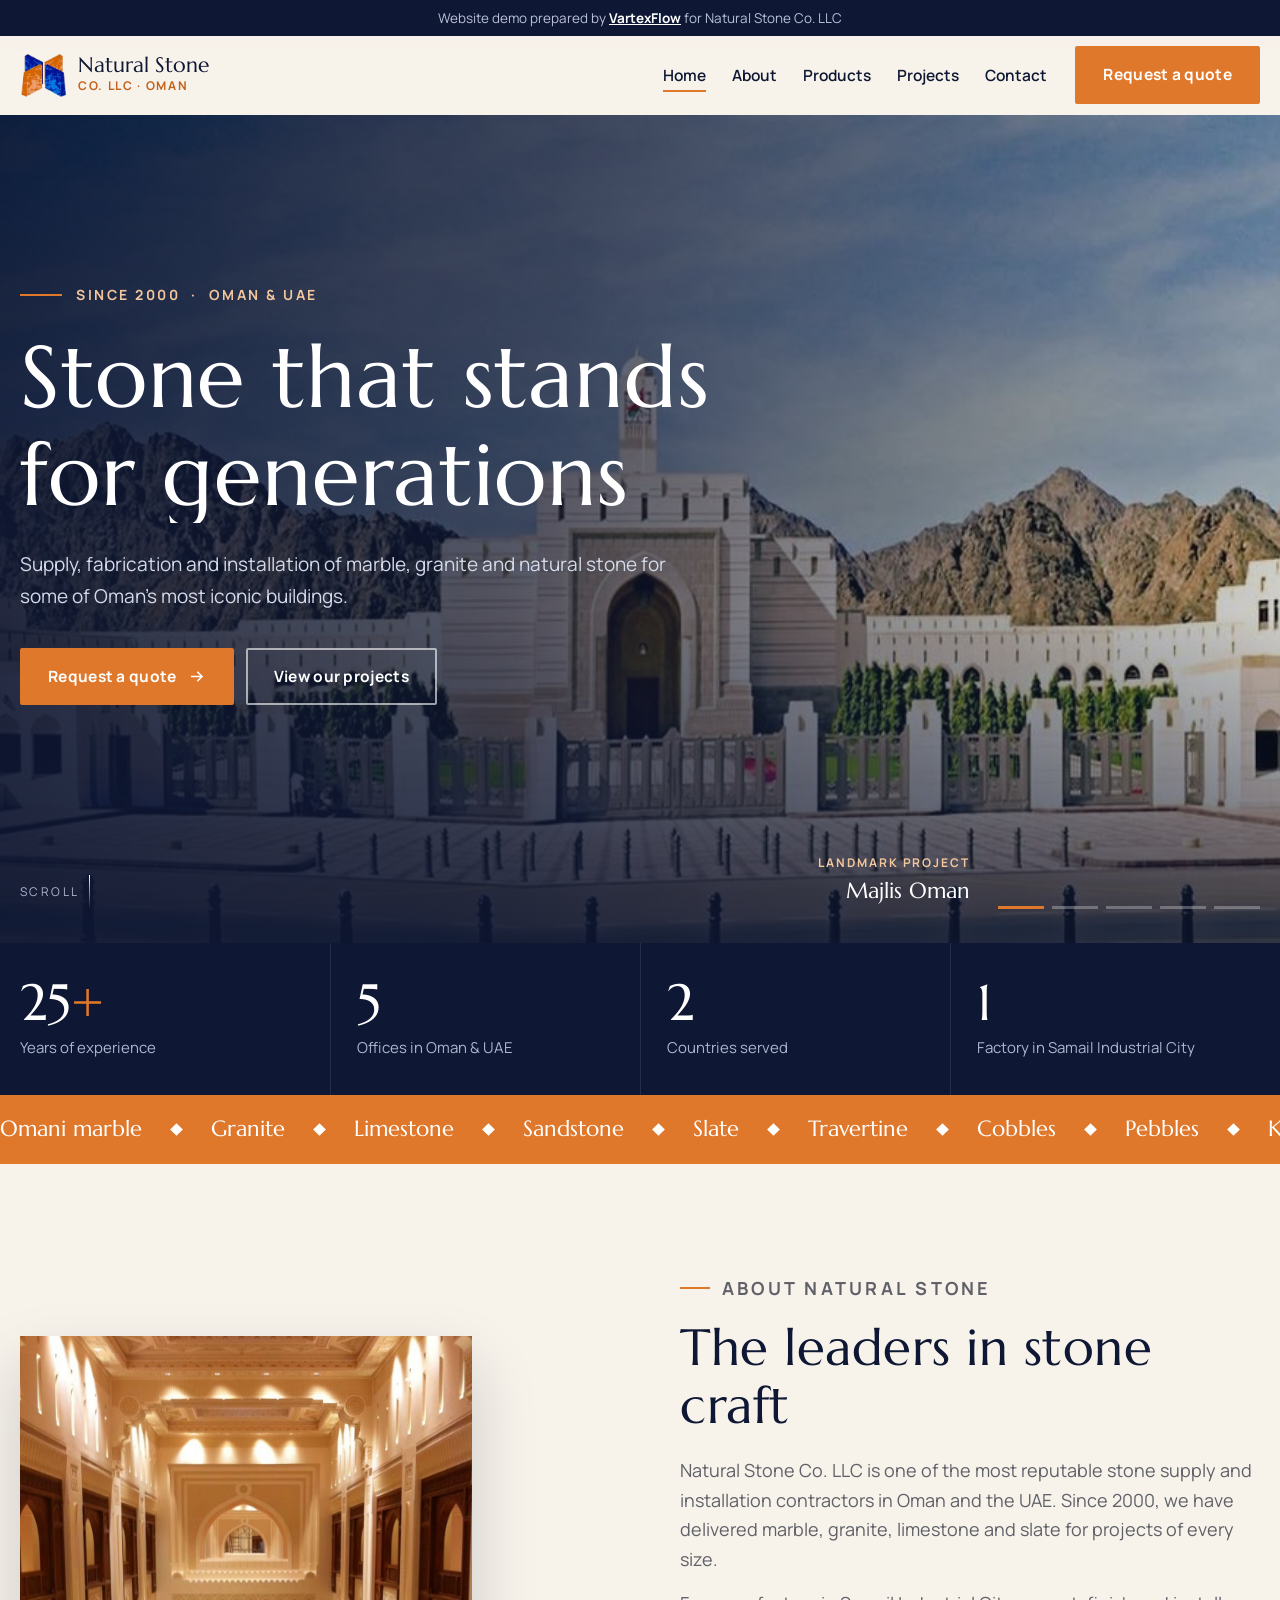
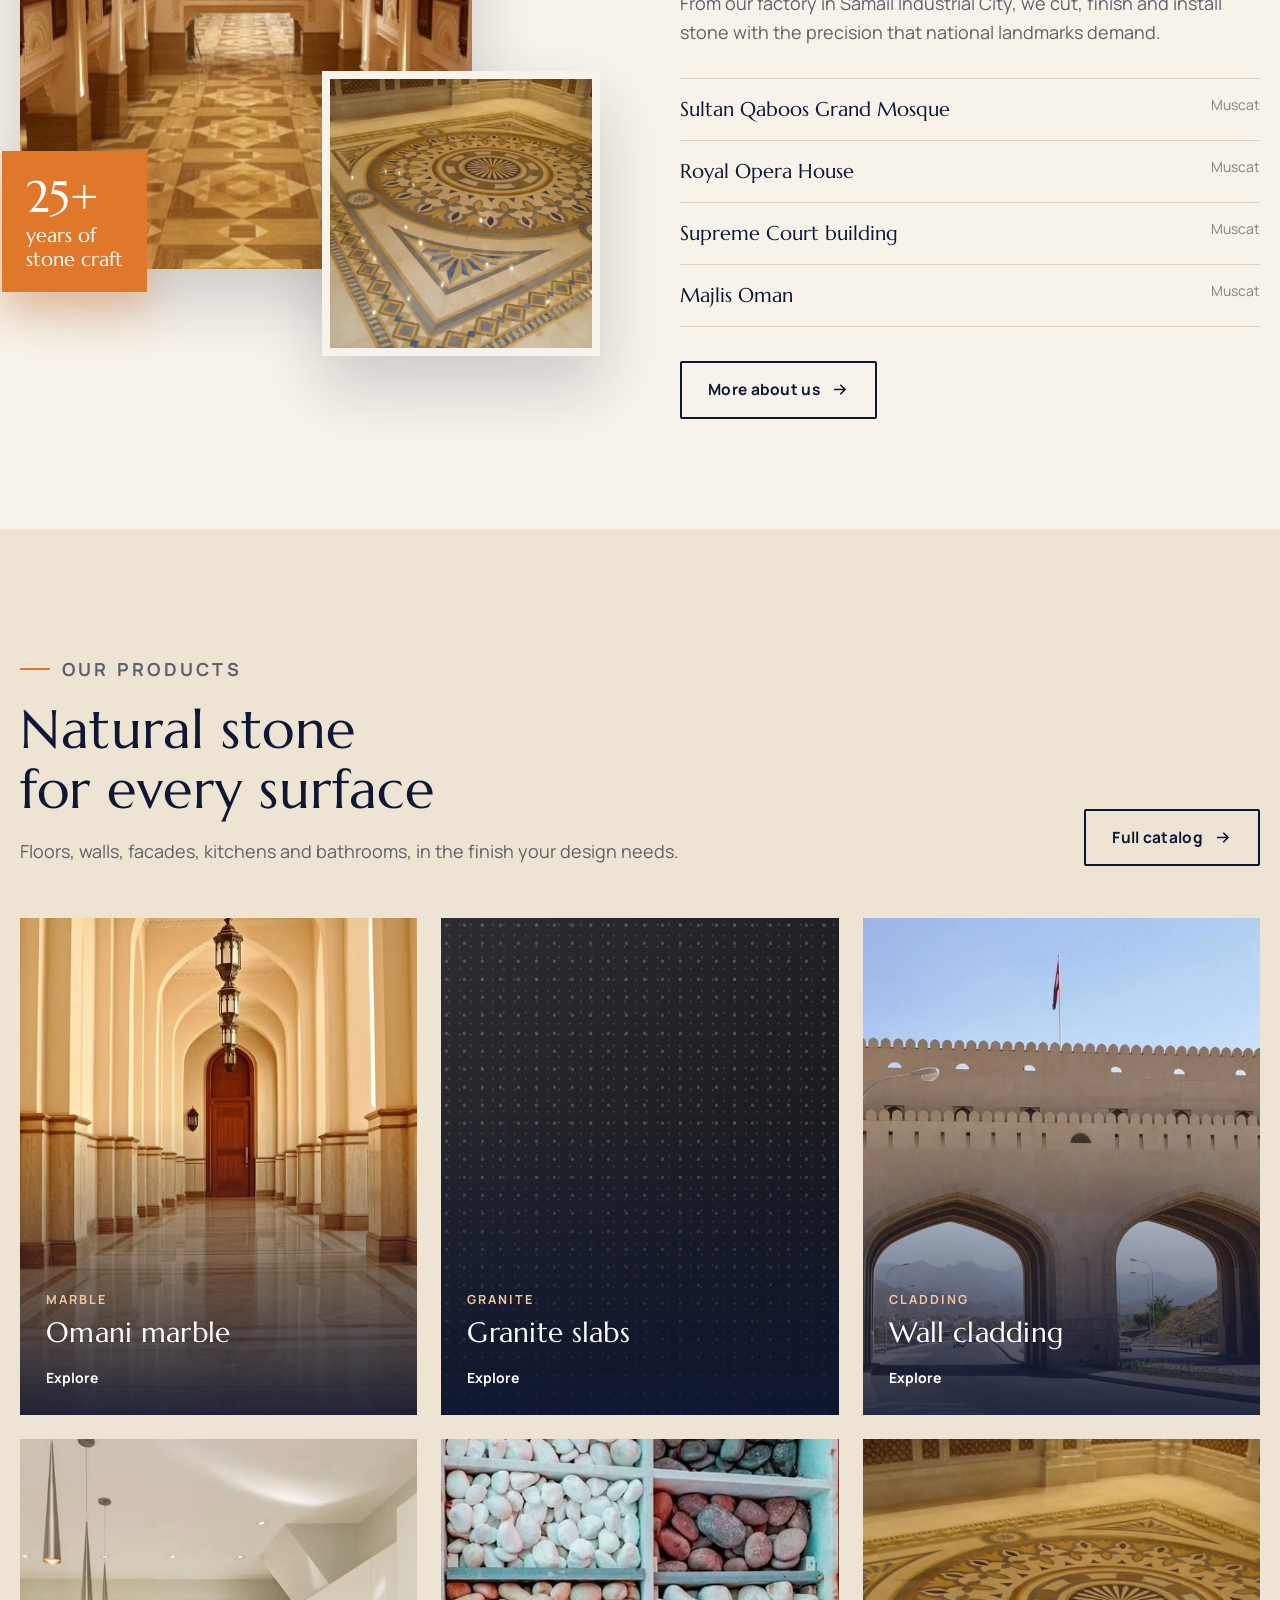
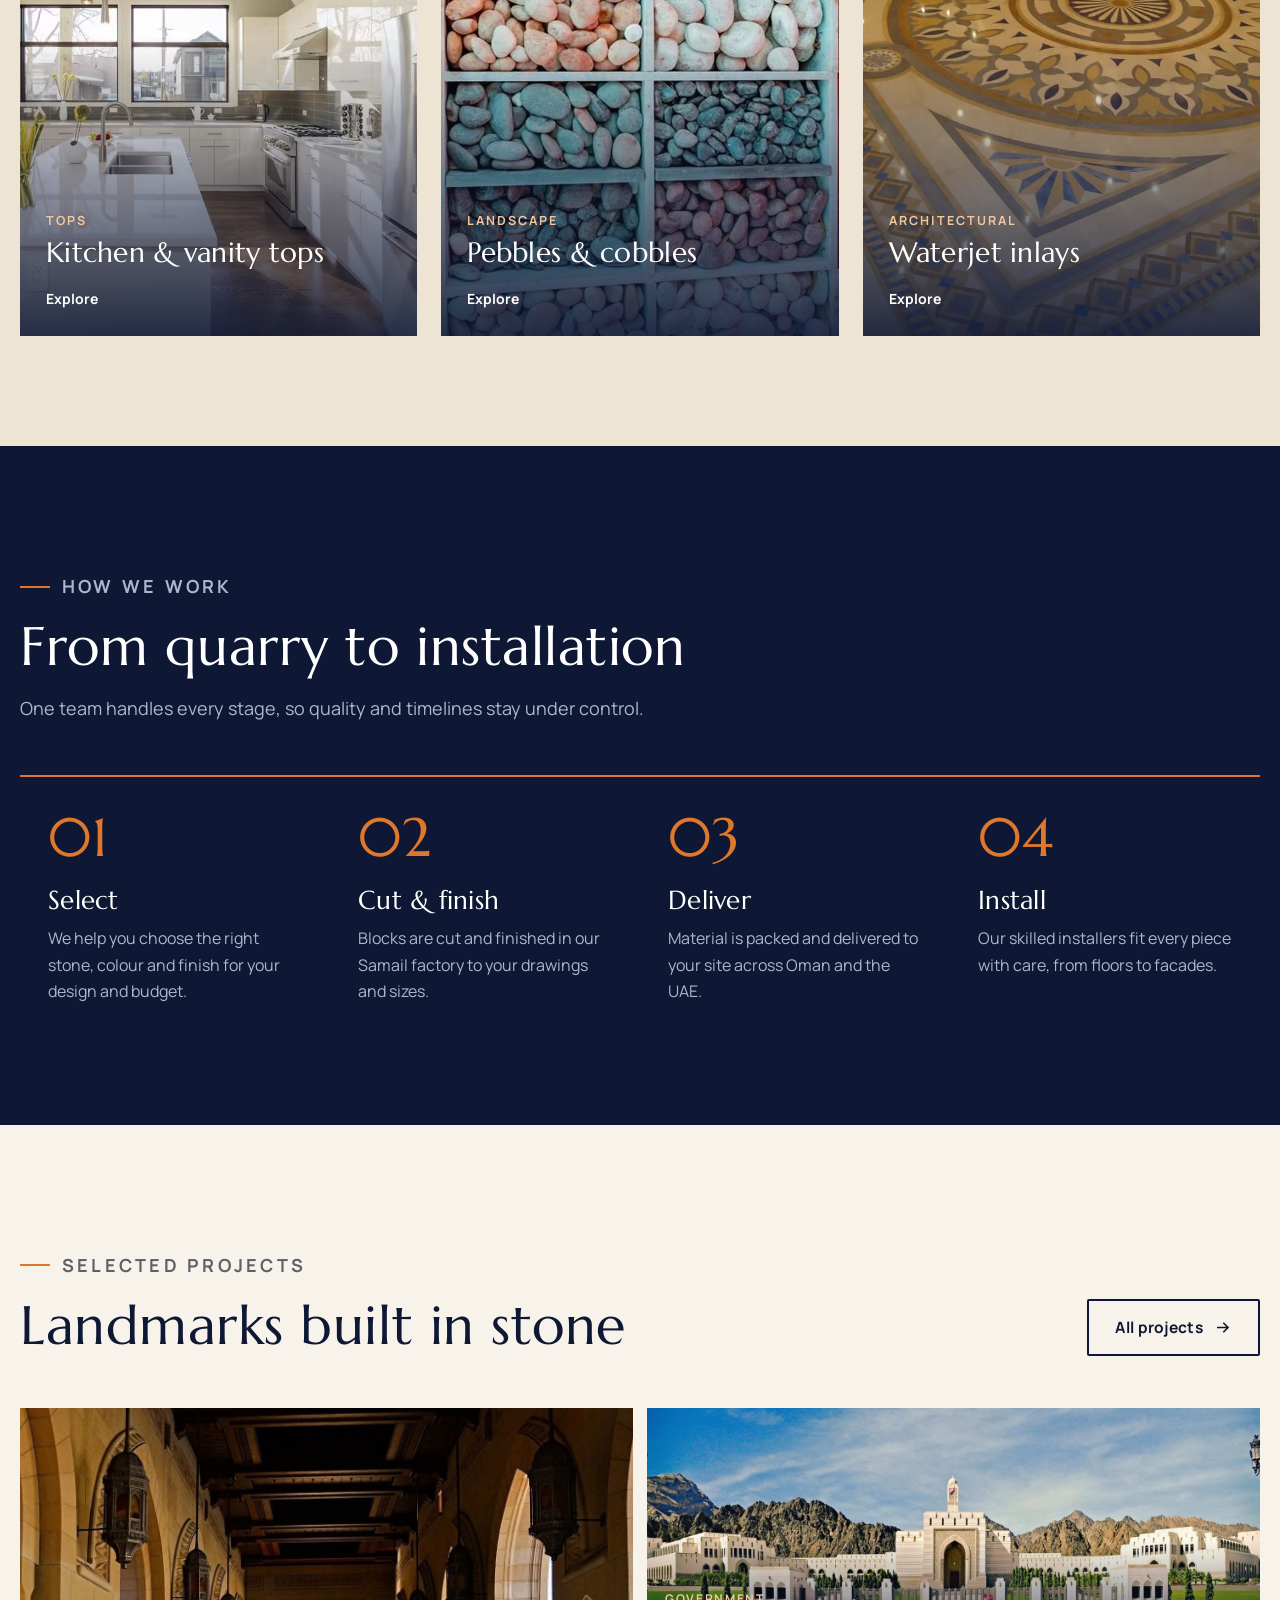
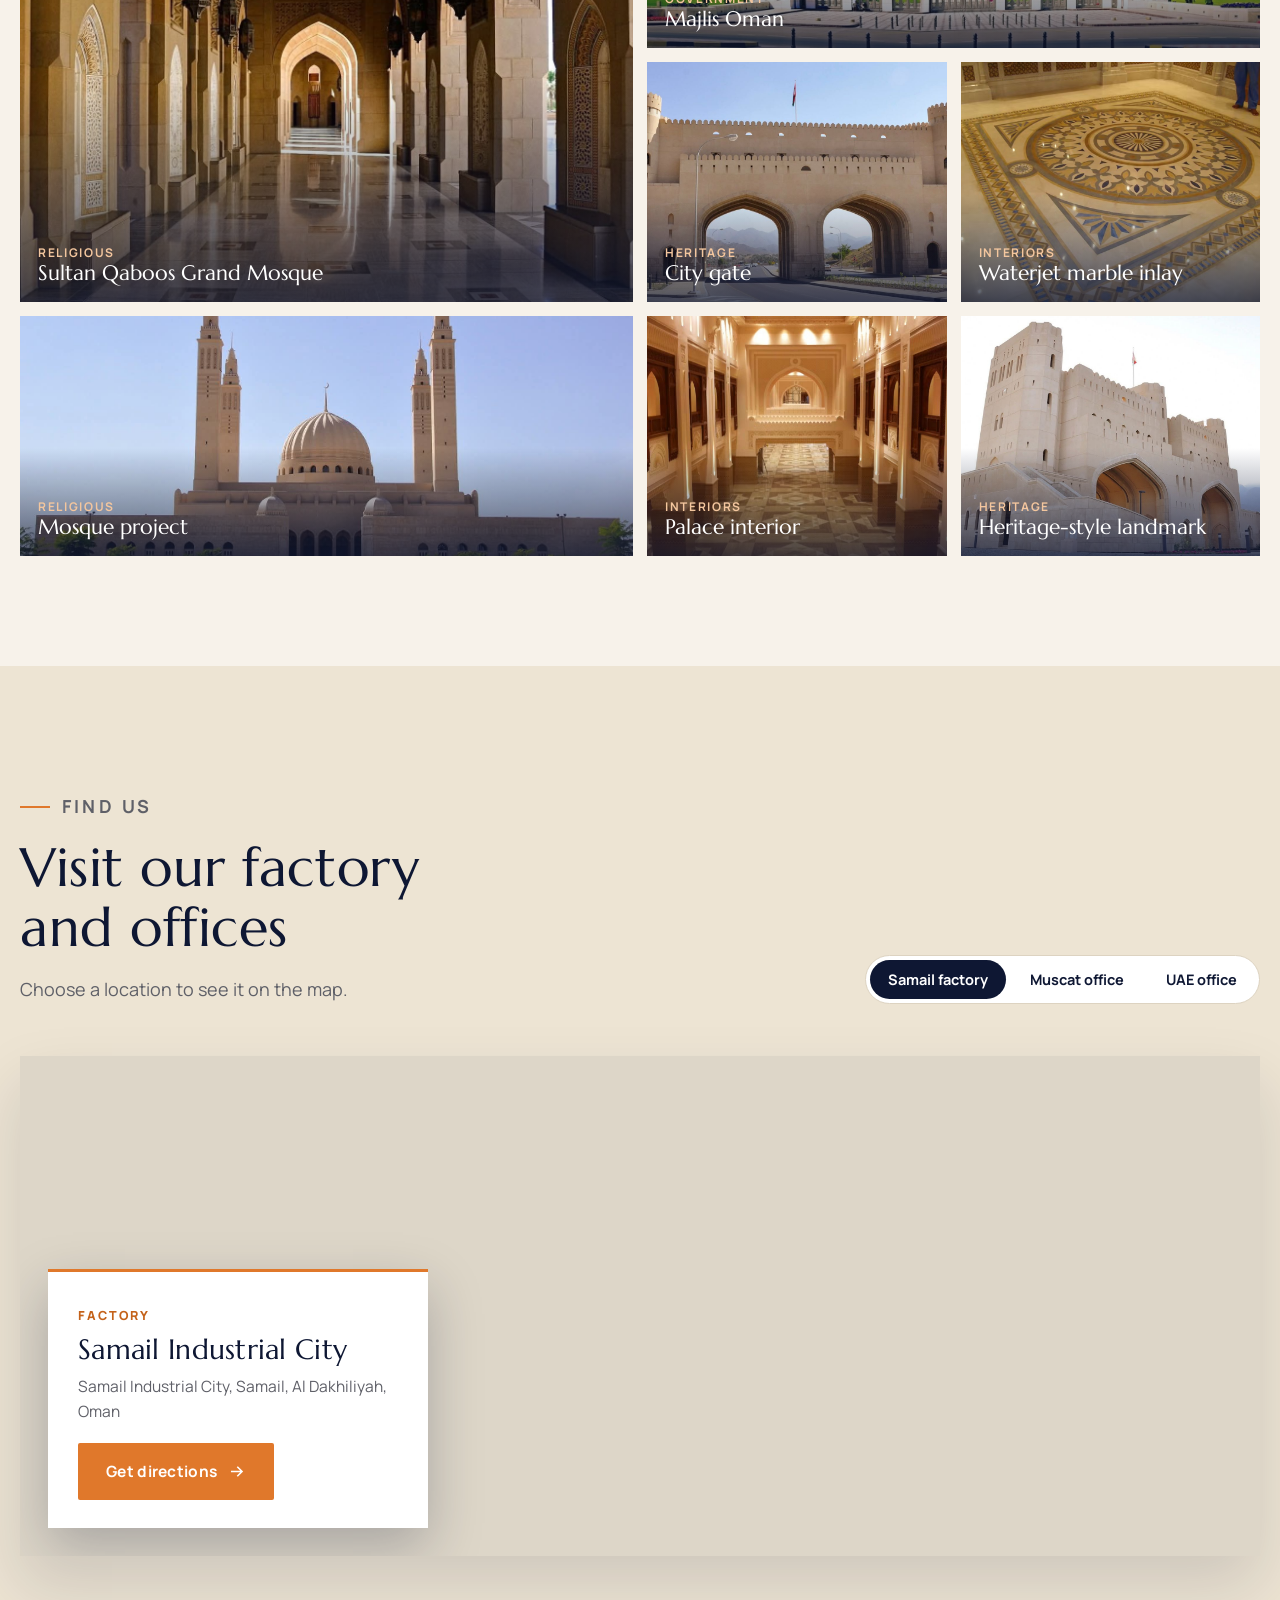
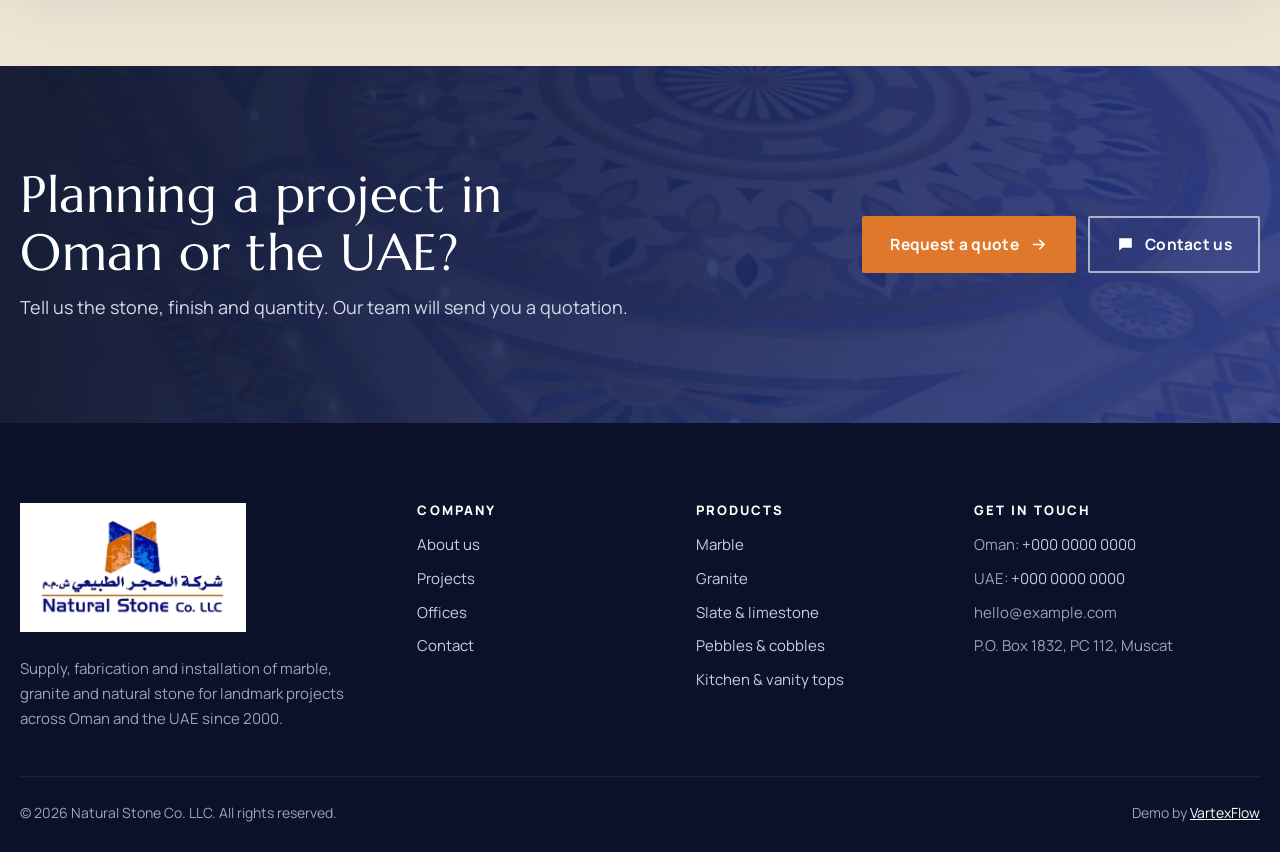
==== index.html @ 7d24bfed "Portfolio concept website Co-Authored-By: Claude Opus 5.5 <noreply@anthropic.com>" ====
<!DOCTYPE html>
<html lang="en">
<head>
<meta charset="utf-8">
<meta name="viewport" content="width=device-width, initial-scale=1, viewport-fit=cover">
<meta name="robots" content="noindex, nofollow">
<meta name="theme-color" content="#0E1733">
<title>Natural Stone Co. LLC | Marble, Granite &amp; Natural Stone in Oman and UAE</title>
<meta name="description" content="Natural Stone Co. LLC supplies, fabricates and installs Omani marble, granite, limestone, slate and pebbles for landmark projects in Oman and the UAE since 2000.">
<link rel="icon" href="assets/img/logo-mark.png">
<link rel="preconnect" href="https://fonts.googleapis.com">
<link rel="preconnect" href="https://fonts.gstatic.com" crossorigin>
<link href="https://fonts.googleapis.com/css2?family=Marcellus&family=Manrope:wght@400;500;600;700;800&display=swap" rel="stylesheet">
<link rel="stylesheet" href="assets/css/style.css">
</head>
<body>
<div class="demo">Website demo prepared by <a href="https://www.vartexflow.com" target="_blank" rel="noopener">VartexFlow</a> for Natural Stone Co. LLC</div>
<header class="site-header">
  <div class="wrap nav">
    <a class="brand" href="index.html" aria-label="Natural Stone Co. LLC home">
      <img src="assets/img/logo-mark.png" alt="" width="46" height="46">
      <span><b>Natural Stone</b><small>CO. LLC &middot; OMAN</small></span>
    </a>
    <button class="menu-btn" type="button" aria-expanded="false" aria-controls="links" aria-label="Menu">
      <svg viewBox="0 0 24 24" fill="none" stroke="currentColor" stroke-width="2" aria-hidden="true"><path d="M3 6h18M3 12h18M3 18h18"/></svg>
    </button>
    <ul class="links" id="links">
      <li><a href="index.html" aria-current="page">Home</a></li>
      <li><a href="about.html">About</a></li>
      <li><a href="products.html">Products</a></li>
      <li><a href="projects.html">Projects</a></li>
      <li><a href="contact.html">Contact</a></li>
      <li class="m-cta"><a class="btn btn-orange" href="contact.html#quote">Request a quote</a></li>
    </ul>
    <a class="btn btn-orange" href="contact.html#quote">Request a quote</a>
  </div>
</header>
<main>
<section class="hero">
  <div class="slides"><div class="slide" data-title="Majlis Oman" data-kind="LANDMARK PROJECT"><img src="assets/img/majlis-oman.jpg" alt=""></div><div class="slide" data-title="Sultan Qaboos Grand Mosque" data-kind="LANDMARK PROJECT"><img src="assets/img/grand-mosque.jpg" alt="" loading="lazy"></div><div class="slide" data-title="City gate" data-kind="HERITAGE"><img src="assets/img/city-gate.jpg" alt="" loading="lazy"></div><div class="slide" data-title="Mosque project" data-kind="RELIGIOUS"><img src="assets/img/mosque.jpg" alt="" loading="lazy"></div><div class="slide" data-title="Heritage-style landmark" data-kind="HERITAGE"><img src="assets/img/heritage-building.jpg" alt="" loading="lazy"></div></div>
  <div class="wrap">
    <p class="eyebrow-line">SINCE 2000 &nbsp;&middot;&nbsp; OMAN &amp; UAE</p>
    <h1><span><i>Stone that stands</i></span><span><i>for generations</i></span></h1>
    <p class="lede">Supply, fabrication and installation of marble, granite and natural stone for some of Oman's most iconic buildings.</p>
    <div class="actions">
      <a class="btn btn-orange" href="contact.html#quote">Request a quote <svg class="arrow" viewBox="0 0 24 24" fill="none" stroke="currentColor" stroke-width="2" aria-hidden="true"><path d="M5 12h14M13 6l6 6-6 6"/></svg></a>
      <a class="btn btn-ghost" href="projects.html">View our projects</a>
    </div>
  </div>
  <div class="scroll-cue">SCROLL</div>
  <div class="slide-info"><div class="slide-cap"><small></small><b></b></div><div class="bars" role="group" aria-label="Choose slide"></div></div>
</section>

<section class="stats" aria-label="Company facts">
  <div class="wrap"><ul>
    <li><b data-count="25" data-suffix="+">25<em>+</em></b><span>Years of experience</span></li>
    <li><b data-count="5" data-suffix="">5<em></em></b><span>Offices in Oman &amp; UAE</span></li>
    <li><b data-count="2" data-suffix="">2<em></em></b><span>Countries served</span></li>
    <li><b data-count="1" data-suffix="">1<em></em></b><span>Factory in Samail Industrial City</span></li>
  </ul></div>
</section>
<div class="marquee" aria-hidden="true"><ul><li>Omani marble</li><li>Granite</li><li>Limestone</li><li>Sandstone</li><li>Slate</li><li>Travertine</li><li>Cobbles</li><li>Pebbles</li><li>Kitchen tops</li><li>Wall cladding</li><li>Waterjet inlays</li></ul></div>

<section class="section">
  <div class="wrap intro">
    <div class="intro-media rv">
      <img class="a" src="assets/img/palace-interior.jpg" alt="Marble flooring in a palace interior" loading="lazy">
      <img class="b" src="assets/img/inlay.jpg" alt="Waterjet marble inlay medallion" loading="lazy">
      <div class="badge"><b>25+</b>years of<br>stone craft</div>
    </div>
    <div class="rv d1">
      <p class="kicker">ABOUT NATURAL STONE</p>
      <h2>The leaders in stone craft</h2>
      <p>Natural Stone Co. LLC is one of the most reputable stone supply and installation contractors in Oman and the UAE. Since 2000, we have delivered marble, granite, limestone and slate for projects of every size.</p>
      <p>From our factory in Samail Industrial City, we cut, finish and install stone with the precision that national landmarks demand.</p>
      <ul class="landmarks">
        <li>Sultan Qaboos Grand Mosque <span>Muscat</span></li>
        <li>Royal Opera House <span>Muscat</span></li>
        <li>Supreme Court building <span>Muscat</span></li>
        <li>Majlis Oman <span>Muscat</span></li>
      </ul>
      <a class="btn btn-ink" href="about.html">More about us <svg class="arrow" viewBox="0 0 24 24" fill="none" stroke="currentColor" stroke-width="2" aria-hidden="true"><path d="M5 12h14M13 6l6 6-6 6"/></svg></a>
    </div>
  </div>
</section>

<section class="section sand">
  <div class="wrap">
    <div class="head">
      <div><p class="kicker">OUR PRODUCTS</p><h2>Natural stone for every surface</h2><p>Floors, walls, facades, kitchens and bathrooms, in the finish your design needs.</p></div>
      <a class="btn btn-ink" href="products.html">Full catalog <svg class="arrow" viewBox="0 0 24 24" fill="none" stroke="currentColor" stroke-width="2" aria-hidden="true"><path d="M5 12h14M13 6l6 6-6 6"/></svg></a>
    </div>
    <div class="cards">
      <a class="card rv" href="products.html"><img src="assets/img/marble-corridor.jpg" alt="" loading="lazy"><span class="t"><small>MARBLE</small><h3>Omani marble</h3><p>Slabs and blocks of local marble, polished or honed, for floors and walls.</p><span class="more">Explore <svg class="arrow" viewBox="0 0 24 24" fill="none" stroke="currentColor" stroke-width="2" aria-hidden="true"><path d="M5 12h14M13 6l6 6-6 6"/></svg></span></span></a>
      <a class="card rv d1" href="products.html"><span class="swatch sw-black"></span><span class="t"><small>GRANITE</small><h3>Granite slabs</h3><p>Hard-wearing granite for heavy-traffic floors, stairs and exteriors.</p><span class="more">Explore <svg class="arrow" viewBox="0 0 24 24" fill="none" stroke="currentColor" stroke-width="2" aria-hidden="true"><path d="M5 12h14M13 6l6 6-6 6"/></svg></span></span></a>
      <a class="card rv d2" href="products.html"><img src="assets/img/city-gate.jpg" alt="" loading="lazy"><span class="t"><small>CLADDING</small><h3>Wall cladding</h3><p>Limestone and sandstone facades in traditional Omani style.</p><span class="more">Explore <svg class="arrow" viewBox="0 0 24 24" fill="none" stroke="currentColor" stroke-width="2" aria-hidden="true"><path d="M5 12h14M13 6l6 6-6 6"/></svg></span></span></a>
      <a class="card rv" href="products.html"><img src="assets/img/kitchen.jpg" alt="" loading="lazy"><span class="t"><small>TOPS</small><h3>Kitchen &amp; vanity tops</h3><p>Cut-to-size countertops and vanity tops, fabricated and installed.</p><span class="more">Explore <svg class="arrow" viewBox="0 0 24 24" fill="none" stroke="currentColor" stroke-width="2" aria-hidden="true"><path d="M5 12h14M13 6l6 6-6 6"/></svg></span></span></a>
      <a class="card rv d1" href="products.html"><img src="assets/img/pebbles.jpg" alt="" loading="lazy"><span class="t"><small>LANDSCAPE</small><h3>Pebbles &amp; cobbles</h3><p>Marble pebbles and granite cobbles for gardens and walkways.</p><span class="more">Explore <svg class="arrow" viewBox="0 0 24 24" fill="none" stroke="currentColor" stroke-width="2" aria-hidden="true"><path d="M5 12h14M13 6l6 6-6 6"/></svg></span></span></a>
      <a class="card rv d2" href="products.html"><img src="assets/img/inlay.jpg" alt="" loading="lazy"><span class="t"><small>ARCHITECTURAL</small><h3>Waterjet inlays</h3><p>Custom medallions and patterned floors cut with precision.</p><span class="more">Explore <svg class="arrow" viewBox="0 0 24 24" fill="none" stroke="currentColor" stroke-width="2" aria-hidden="true"><path d="M5 12h14M13 6l6 6-6 6"/></svg></span></span></a>
    </div>
  </div>
</section>

<section class="section dark">
  <div class="wrap">
    <div class="head"><div><p class="kicker">HOW WE WORK</p><h2>From quarry to installation</h2><p>One team handles every stage, so quality and timelines stay under control.</p></div></div>
    <ol class="steps">
      <li><h3>Select</h3><p>We help you choose the right stone, colour and finish for your design and budget.</p></li>
      <li><h3>Cut &amp; finish</h3><p>Blocks are cut and finished in our Samail factory to your drawings and sizes.</p></li>
      <li><h3>Deliver</h3><p>Material is packed and delivered to your site across Oman and the UAE.</p></li>
      <li><h3>Install</h3><p>Our skilled installers fit every piece with care, from floors to facades.</p></li>
    </ol>
  </div>
</section>

<section class="section">
  <div class="wrap">
    <div class="head">
      <div><p class="kicker">SELECTED PROJECTS</p><h2>Landmarks built in stone</h2></div>
      <a class="btn btn-ink" href="projects.html">All projects <svg class="arrow" viewBox="0 0 24 24" fill="none" stroke="currentColor" stroke-width="2" aria-hidden="true"><path d="M5 12h14M13 6l6 6-6 6"/></svg></a>
    </div>
    <div class="mosaic"><button type="button" class="tile w2 h2" data-cat="religious"><img src="assets/img/grand-mosque.jpg" alt="Sultan Qaboos Grand Mosque" loading="lazy"><span class="cap"><small>RELIGIOUS</small><b>Sultan Qaboos Grand Mosque</b></span></button><button type="button" class="tile w2" data-cat="government"><img src="assets/img/majlis-oman.jpg" alt="Majlis Oman" loading="lazy"><span class="cap"><small>GOVERNMENT</small><b>Majlis Oman</b></span></button><button type="button" class="tile " data-cat="heritage"><img src="assets/img/city-gate.jpg" alt="City gate" loading="lazy"><span class="cap"><small>HERITAGE</small><b>City gate</b></span></button><button type="button" class="tile " data-cat="interiors"><img src="assets/img/inlay.jpg" alt="Waterjet marble inlay" loading="lazy"><span class="cap"><small>INTERIORS</small><b>Waterjet marble inlay</b></span></button><button type="button" class="tile w2" data-cat="religious"><img src="assets/img/mosque.jpg" alt="Mosque project" loading="lazy"><span class="cap"><small>RELIGIOUS</small><b>Mosque project</b></span></button><button type="button" class="tile " data-cat="interiors"><img src="assets/img/palace-interior.jpg" alt="Palace interior" loading="lazy"><span class="cap"><small>INTERIORS</small><b>Palace interior</b></span></button><button type="button" class="tile " data-cat="heritage"><img src="assets/img/heritage-building.jpg" alt="Heritage-style landmark" loading="lazy"><span class="cap"><small>HERITAGE</small><b>Heritage-style landmark</b></span></button></div>
  </div>
</section>
<section class="section sand" id="location">
  <div class="wrap">
    <div class="head">
      <div><p class="kicker">FIND US</p><h2>Visit our factory and offices</h2><p>Choose a location to see it on the map.</p></div>
      <div class="map-tabs" role="tablist" aria-label="Locations">
        <button type="button" role="tab" aria-selected="true" data-loc="factory">Samail factory</button>
        <button type="button" role="tab" aria-selected="false" data-loc="muscat">Muscat office</button>
        <button type="button" role="tab" aria-selected="false" data-loc="uae">UAE office</button>
      </div>
    </div>
    <div class="map-wrap">
      <iframe id="map-frame" title="Natural Stone Co. LLC on Google Maps" loading="lazy" referrerpolicy="no-referrer-when-downgrade" allowfullscreen
        src="https://maps.google.com/maps?q=Natural+Stone+Co+LLC+Samail+Industrial+City+Oman&amp;z=14&amp;output=embed"></iframe>
      <div class="map-card">
        <small id="map-kind">FACTORY</small>
        <h3 id="map-title">Samail Industrial City</h3>
        <p id="map-addr">Samail Industrial City, Samail, Al Dakhiliyah, Oman</p>
        <a class="btn btn-orange" id="map-dir" href="https://www.google.com/maps/search/?api=1&amp;query=Natural+Stone+Co+LLC+Samail+Industrial+City+Oman" target="_blank" rel="noopener">Get directions <svg class="arrow" viewBox="0 0 24 24" fill="none" stroke="currentColor" stroke-width="2" aria-hidden="true"><path d="M5 12h14M13 6l6 6-6 6"/></svg></a>
      </div>
    </div>
  </div>
</section>
<section class="cta">
  <img src="assets/img/inlay.jpg" alt="" aria-hidden="true" loading="lazy">
  <div class="wrap">
    <div class="rv">
      <h2>Planning a project in Oman or the UAE?</h2>
      <p>Tell us the stone, finish and quantity. Our team will send you a quotation.</p>
    </div>
    <div class="rv d1" style="display:flex;gap:12px;flex-wrap:wrap">
      <a class="btn btn-orange" href="contact.html#quote">Request a quote <svg class="arrow" viewBox="0 0 24 24" fill="none" stroke="currentColor" stroke-width="2" aria-hidden="true"><path d="M5 12h14M13 6l6 6-6 6"/></svg></a>
      <a class="btn btn-ghost" href="contact.html"><svg viewBox="0 0 24 24" fill="currentColor" aria-hidden="true"><path d="M4 4h16v12H8l-4 4V4Z"/></svg>Contact us</a>
    </div>
  </div>
</section>

</main>
<div class="modal lightbox" id="lightbox" role="dialog" aria-modal="true" aria-label="Project photo" inert>
  <div class="frame">
    <button class="x" type="button" aria-label="Close"><svg viewBox="0 0 24 24" fill="none" stroke="currentColor" stroke-width="2.2" aria-hidden="true"><path d="M6 6l12 12M18 6 6 18"/></svg></button>
    <img src="" alt="">
    <p class="lb-cap"><small></small><span></span></p>
    <button class="lb-nav lb-prev" type="button" aria-label="Previous photo"><svg viewBox="0 0 24 24" fill="none" stroke="currentColor" stroke-width="2" aria-hidden="true"><path d="M15 6l-6 6 6 6"/></svg></button>
    <button class="lb-nav lb-next" type="button" aria-label="Next photo"><svg viewBox="0 0 24 24" fill="none" stroke="currentColor" stroke-width="2" aria-hidden="true"><path d="M9 6l6 6-6 6"/></svg></button>
  </div>
</div>
<footer class="site-footer">
  <div class="wrap">
    <div class="fgrid">
      <div>
        <span class="flogo"><img src="assets/img/logo-full.png" alt="Natural Stone Co. LLC" width="190"></span>
        <p>Supply, fabrication and installation of marble, granite and natural stone for landmark projects across Oman and the UAE since 2000.</p>
      </div>
      <div>
        <h4>COMPANY</h4>
        <ul><li><a href="about.html">About us</a></li><li><a href="projects.html">Projects</a></li><li><a href="about.html#offices">Offices</a></li><li><a href="contact.html">Contact</a></li></ul>
      </div>
      <div>
        <h4>PRODUCTS</h4>
        <ul><li><a href="products.html">Marble</a></li><li><a href="products.html">Granite</a></li><li><a href="products.html">Slate &amp; limestone</a></li><li><a href="products.html">Pebbles &amp; cobbles</a></li><li><a href="products.html">Kitchen &amp; vanity tops</a></li></ul>
      </div>
      <div>
        <h4>GET IN TOUCH</h4>
        <ul>
          <li>Oman: <a href="tel:+00000000000">+000 0000 0000</a></li>
          <li>UAE: <a href="tel:+00000000000">+000 0000 0000</a></li>
          <li><span>hello@example.com</span></li>
          <li>P.O. Box 1832, PC 112, Muscat</li>
        </ul>
      </div>
    </div>
    <div class="fbottom">
      <span>&copy; <span data-year>2026</span> Natural Stone Co. LLC. All rights reserved.</span>
      <span>Demo by <a href="https://www.vartexflow.com" target="_blank" rel="noopener">VartexFlow</a></span>
    </div>
  </div>
</footer>
<script src="assets/js/main.js"></script>
</body>
</html>
---- assets/css/style.css ----
:root{
  --ink:#0E1733;
  --ink-2:#17234A;
  --blue:#1E3799;
  --orange:#E0782B;
  --orange-dark:#C4621A;
  --sand:#EDE4D3;
  --sand-2:#F7F2EA;
  --stone:#8A8378;
  --line:#DDD3C1;
  --text:#23242A;
  --muted:#5F6068;
  --white:#fff;
  --display:"Marcellus", "Trajan Pro", Georgia, serif;
  --body:"Manrope", "Segoe UI", Arial, sans-serif;
  --header-h:78px;
  --ease:cubic-bezier(.2,.7,.2,1);
}
*{box-sizing:border-box}
html{scroll-behavior:smooth;scroll-padding-top:calc(var(--header-h) + 20px)}
body{margin:0;font-family:var(--body);font-size:17px;line-height:1.65;color:var(--text);background:var(--sand-2);padding-bottom:env(safe-area-inset-bottom,0px)}
img{max-width:100%;display:block}
a{color:inherit}
button{font-family:inherit}
:focus-visible{outline:3px solid var(--orange);outline-offset:3px}
h1,h2,h3,h4{font-family:var(--display);font-weight:400;line-height:1.12;margin:0;letter-spacing:.01em}
p{margin:0}
.wrap{width:min(1240px,100% - 40px);margin-inline:auto}
.sr{position:absolute;width:1px;height:1px;overflow:hidden;clip:rect(0 0 0 0);white-space:nowrap}

/* demo bar */
.demo{background:var(--ink);color:#b9c0d8;font-size:13.5px;text-align:center;padding:7px 16px;padding-top:calc(7px + env(safe-area-inset-top,0px))}
.demo a{color:#fff;font-weight:700}

/* header */
.site-header{position:sticky;top:0;z-index:50;background:rgba(247,242,234,.94);backdrop-filter:saturate(1.4) blur(10px);border-bottom:1px solid transparent;transition:border-color .25s,box-shadow .25s}
.site-header.scrolled{border-color:var(--line);box-shadow:0 10px 30px rgba(14,23,51,.08)}
.nav{display:flex;align-items:center;gap:28px;height:var(--header-h)}
.brand{display:flex;align-items:center;gap:12px;text-decoration:none;margin-right:auto}
.brand img{width:46px;height:46px}
.brand b{display:block;font-family:var(--display);font-weight:400;font-size:21px;color:var(--ink);line-height:1.05}
.brand small{display:block;font-size:12px;letter-spacing:.14em;color:var(--orange-dark);font-weight:700}
.links{display:flex;gap:26px;list-style:none;margin:0;padding:0}
.links a{position:relative;text-decoration:none;font-weight:600;font-size:15.5px;color:var(--ink);padding:8px 0}
.links a::after{content:"";position:absolute;left:0;right:0;bottom:2px;height:2px;background:var(--orange);transform:scaleX(0);transform-origin:left;transition:transform .3s var(--ease)}
.links a:hover::after,.links a[aria-current="page"]::after{transform:scaleX(1)}
.menu-btn{display:none;background:none;border:0;width:44px;height:44px;padding:10px;color:var(--ink);cursor:pointer}
.menu-btn svg{width:24px;height:24px}
@media (max-width:980px){
  .menu-btn{display:block}
  .nav > .btn{display:none}
  .links{position:absolute;top:100%;left:0;right:0;flex-direction:column;gap:0;background:var(--sand-2);padding:6px 20px 20px;border-bottom:1px solid var(--line);box-shadow:0 20px 30px rgba(14,23,51,.12);opacity:0;visibility:hidden;transform:translateY(-6px);transition:opacity .2s,transform .2s,visibility .2s}
  .links.open{opacity:1;visibility:visible;transform:none}
  .links a{display:block;padding:14px 0;border-bottom:1px solid var(--line);font-size:18px}
  .links a::after{display:none}
  .links a[aria-current="page"]{color:var(--orange-dark)}
  .links .m-cta{display:block;margin-top:14px}
}
.links .m-cta{display:none}
.links .m-cta a{display:flex;justify-content:center;border:0;color:#fff}
@media (max-width:420px){.brand small{display:none}.brand b{font-size:19px}}

/* buttons */
.btn{display:inline-flex;align-items:center;justify-content:center;gap:10px;white-space:nowrap;text-decoration:none;font-weight:700;font-size:15.5px;letter-spacing:.02em;padding:14px 26px;border:2px solid transparent;border-radius:2px;cursor:pointer;transition:background .2s,color .2s,border-color .2s,transform .2s}
.btn svg{width:19px;height:19px;flex:none}
.btn-orange{background:var(--orange);color:#fff}
.btn-orange:hover{background:var(--orange-dark)}
.btn-ghost{border-color:rgba(255,255,255,.6);color:#fff}
.btn-ghost:hover{background:#fff;color:var(--ink)}
.btn-ink{border-color:var(--ink);color:var(--ink)}
.btn-ink:hover{background:var(--ink);color:#fff}
.arrow{transition:transform .25s var(--ease)}
.btn:hover .arrow,.more:hover .arrow{transform:translateX(4px)}

/* hero */
.hero{position:relative;height:min(92vh,860px);min-height:560px;color:#fff;overflow:hidden;background:var(--ink);isolation:isolate}
.slides{position:absolute;inset:0;z-index:-2}
.slide{position:absolute;inset:0;opacity:0;transition:opacity 1.4s ease}
.slide.active{opacity:1}
.slide img{width:100%;height:100%;object-fit:cover;transform:scale(1.12);transition:transform 7s linear}
.slide.active img{transform:scale(1)}
.hero::before{content:"";position:absolute;inset:0;z-index:-1;background:linear-gradient(100deg,rgba(14,23,51,.92) 0%,rgba(14,23,51,.7) 42%,rgba(14,23,51,.15) 100%),linear-gradient(0deg,rgba(14,23,51,.7),transparent 40%)}
.hero .wrap{height:100%;display:flex;flex-direction:column;justify-content:center;padding-bottom:70px}
.eyebrow-line{display:flex;align-items:center;gap:14px;color:#f3c69e;font-weight:700;font-size:14px;letter-spacing:.18em;margin-bottom:22px}
.eyebrow-line::before{content:"";width:42px;height:2px;background:var(--orange)}
.hero h1{font-size:clamp(44px,6.8vw,96px);max-width:12em;text-wrap:balance}
.hero h1 span{display:block;overflow:hidden}
.hero h1 span i{display:block;font-style:normal;transform:translateY(105%);animation:rise 1.1s var(--ease) forwards}
.hero h1 span:nth-child(2) i{animation-delay:.15s}
@keyframes rise{to{transform:none}}
.hero .lede{font-size:19px;color:#d5daea;max-width:34em;margin:26px 0 36px;opacity:0;animation:fade 1s .6s forwards}
.hero .actions{display:flex;flex-wrap:wrap;gap:12px;opacity:0;animation:fade 1s .8s forwards}
@keyframes fade{to{opacity:1}}
.slide-info{position:absolute;right:max(20px,calc((100% - 1240px)/2));bottom:34px;display:flex;align-items:flex-end;gap:28px}
.slide-cap{text-align:right}
.slide-cap small{display:block;color:#f3c69e;font-size:12px;letter-spacing:.16em;font-weight:700}
.slide-cap b{font-family:var(--display);font-weight:400;font-size:22px}
.bars{display:flex;gap:8px}
.bars button{position:relative;width:46px;height:3px;border:0;padding:0;background:rgba(255,255,255,.28);cursor:pointer;overflow:hidden}
.bars button::before{content:"";position:absolute;inset:-10px 0}
.bars button i{position:absolute;inset:0;background:var(--orange);transform:scaleX(0);transform-origin:left}
.bars button.done i{transform:scaleX(1)}
.bars button.on i{animation:fill 6s linear forwards}
@keyframes fill{to{transform:scaleX(1)}}
.scroll-cue{position:absolute;left:max(20px,calc((100% - 1240px)/2));bottom:34px;font-size:12px;letter-spacing:.2em;color:#aeb6cf;display:flex;align-items:center;gap:10px}
.scroll-cue::after{content:"";width:1px;height:34px;background:linear-gradient(#fff,transparent);animation:cue 2s infinite}
@keyframes cue{0%{transform:scaleY(0);transform-origin:top}50%{transform:scaleY(1);transform-origin:top}51%{transform-origin:bottom}100%{transform:scaleY(0);transform-origin:bottom}}
@media (max-width:760px){
  .hero{height:auto;min-height:680px}
  .hero .wrap{padding:80px 0 170px}
  .slide-info{left:20px;right:20px;bottom:26px;flex-direction:column;align-items:flex-start;gap:14px}
  .slide-cap{text-align:left}
  .slide-cap b{font-size:19px}
  .scroll-cue{display:none}
}

/* page hero */
.page-hero{position:relative;color:#fff;background:var(--ink);overflow:hidden;isolation:isolate}
.page-hero > img{position:absolute;inset:0;width:100%;height:100%;object-fit:cover;z-index:-2;animation:slowzoom 14s ease-out forwards}
@keyframes slowzoom{from{transform:scale(1.12)}to{transform:scale(1)}}
.page-hero::before{content:"";position:absolute;inset:0;z-index:-1;background:linear-gradient(100deg,rgba(14,23,51,.94),rgba(14,23,51,.55))}
.page-hero .wrap{padding:96px 0 84px}
.crumbs{display:flex;gap:10px;list-style:none;padding:0;margin:0 0 20px;font-size:14px;color:#aeb6cf}
.crumbs li+li::before{content:"/";margin-right:10px;color:#6c7699}
.crumbs a{text-decoration:none}
.crumbs a:hover{color:#fff}
.page-hero h1{font-size:clamp(40px,5.6vw,76px);max-width:14em;text-wrap:balance}
.page-hero p{color:#d5daea;font-size:19px;max-width:36em;margin-top:18px}

/* stats */
.stats{background:var(--ink);color:#fff}
.stats ul{display:grid;grid-template-columns:repeat(4,1fr);list-style:none;margin:0;padding:0}
.stats li{padding:34px 26px;border-left:1px solid rgba(255,255,255,.1)}
.stats li:first-child{border-left:0;padding-left:0}
.stats b{display:block;font-family:var(--display);font-weight:400;font-size:clamp(38px,4vw,54px);line-height:1;color:#fff}
.stats b em{font-style:normal;color:var(--orange)}
.stats span{display:block;margin-top:8px;color:#aeb6cf;font-size:15px}
@media (max-width:760px){.stats ul{grid-template-columns:1fr 1fr}.stats li{padding:24px 16px}.stats li:nth-child(3){border-left:0;padding-left:0}.stats li:nth-child(n+3){border-top:1px solid rgba(255,255,255,.1)}}

/* marquee */
.marquee{background:var(--orange);color:#fff;overflow:hidden;padding:16px 0}
.marquee ul{display:flex;width:max-content;list-style:none;margin:0;padding:0;animation:mq 38s linear infinite}
.marquee li{display:flex;align-items:center;gap:30px;padding-right:30px;font-family:var(--display);font-size:22px;white-space:nowrap}
.marquee li::after{content:"";width:9px;height:9px;background:#fff;transform:rotate(45deg)}
@keyframes mq{to{transform:translateX(-50%)}}

/* sections */
.section{padding:110px 0}
.section.sand{background:var(--sand)}
.section.dark{background:var(--ink);color:#fff}
.head{display:flex;justify-content:space-between;align-items:flex-end;gap:28px;flex-wrap:wrap;margin-bottom:52px}
.head > div{max-width:40em}
.kicker{display:flex;align-items:center;gap:12px;color:var(--orange-dark);font-weight:700;font-size:13.5px;letter-spacing:.18em;margin-bottom:16px}
.kicker::before{content:"";width:30px;height:2px;background:var(--orange)}
.dark .kicker{color:#f3c69e}
.head h2{font-size:clamp(34px,4.2vw,58px);color:var(--ink);text-wrap:balance}
.dark .head h2{color:#fff}
.head p{margin-top:16px;color:var(--muted);font-size:18px}
.dark .head p{color:#aeb6cf}
@media (max-width:760px){.section{padding:76px 0}.head{margin-bottom:36px}}

/* intro */
.intro{display:grid;grid-template-columns:1fr 1fr;gap:80px;align-items:center}
.intro-media{position:relative;height:620px}
.intro-media img{position:absolute;object-fit:cover;box-shadow:0 30px 60px rgba(14,23,51,.18)}
.intro-media .a{inset:0 22% 14% 0;width:78%;height:86%}
.intro-media .b{right:0;bottom:0;width:48%;height:46%;border:8px solid var(--sand-2)}
.intro-media .badge{position:absolute;left:-18px;bottom:64px;background:var(--orange);color:#fff;padding:20px 24px;font-family:var(--display);font-size:20px;line-height:1.2;box-shadow:0 20px 40px rgba(224,120,43,.35)}
.intro-media .badge b{display:block;font-size:44px;font-weight:400}
.intro h2{font-size:clamp(34px,4vw,54px);color:var(--ink);margin-bottom:22px}
.intro p{color:var(--muted);font-size:18px;max-width:34em}
.intro p+p{margin-top:14px}
.landmarks{list-style:none;margin:30px 0 34px;padding:0;border-top:1px solid var(--line)}
.landmarks li{display:flex;justify-content:space-between;gap:16px;padding:14px 0;border-bottom:1px solid var(--line);font-family:var(--display);font-size:20px;color:var(--ink)}
.landmarks li span{font-family:var(--body);font-size:14px;color:var(--stone)}
@media (max-width:960px){.intro{grid-template-columns:1fr;gap:56px}.intro-media{height:460px}.intro-media .badge{left:12px}}

/* product cards */
.cards{display:grid;grid-template-columns:repeat(3,1fr);gap:24px}
.card{position:relative;display:block;text-decoration:none;color:#fff;overflow:hidden;aspect-ratio:4/5;background:var(--ink);isolation:isolate;cursor:pointer;border:0;padding:0;text-align:left;width:100%}
.card img,.card .swatch{position:absolute;inset:0;width:100%;height:100%;object-fit:cover;z-index:-2;transition:transform .9s var(--ease)}
.card::before{content:"";position:absolute;inset:0;z-index:-1;background:linear-gradient(180deg,transparent 40%,rgba(14,23,51,.88));transition:background .4s}
.card:hover img,.card:hover .swatch{transform:scale(1.07)}
.card .t{position:absolute;left:26px;right:26px;bottom:24px}
.card small{display:block;color:#f3c69e;font-size:12.5px;letter-spacing:.16em;font-weight:700;margin-bottom:6px}
.card h3{font-size:28px;color:#fff}
.card p{font-size:15px;color:#d5daea;margin-top:6px;max-height:0;opacity:0;overflow:hidden;transition:max-height .45s var(--ease),opacity .35s}
.card:hover p,.card:focus-visible p{max-height:90px;opacity:1}
.more{display:inline-flex;align-items:center;gap:8px;margin-top:12px;font-weight:700;font-size:14px;color:#fff}
@media (max-width:960px){.cards{grid-template-columns:1fr 1fr}}
@media (max-width:560px){.cards{grid-template-columns:1fr}.card{aspect-ratio:5/4}.card p{max-height:90px;opacity:1}}

/* CSS stone swatches */
.swatch{display:block}
.sw-white{background:radial-gradient(ellipse at 20% 30%,rgba(160,160,170,.35) 0 2px,transparent 3px),linear-gradient(115deg,transparent 40%,rgba(120,120,135,.35) 41%,transparent 43%),linear-gradient(160deg,transparent 60%,rgba(120,120,135,.3) 61%,transparent 62.5%),linear-gradient(135deg,#f4f2ee,#dcd9d2)}
.sw-beige{background:linear-gradient(118deg,transparent 30%,rgba(150,110,60,.28) 31%,transparent 33%),linear-gradient(150deg,transparent 65%,rgba(150,110,60,.25) 66%,transparent 67.5%),linear-gradient(135deg,#eadcc3,#cdb591)}
.sw-black{background:radial-gradient(circle at 30% 40%,rgba(255,255,255,.18) 0 1.5px,transparent 2px) 0 0/18px 18px,radial-gradient(circle at 70% 60%,rgba(200,200,200,.14) 0 1px,transparent 1.5px) 0 0/11px 11px,linear-gradient(135deg,#2b2d33,#111216)}
.sw-grey{background:radial-gradient(circle,rgba(0,0,0,.25) 0 1.2px,transparent 1.6px) 0 0/9px 9px,radial-gradient(circle,rgba(255,255,255,.35) 0 1.2px,transparent 1.6px) 4px 5px/13px 13px,linear-gradient(135deg,#b9b8b4,#8b8a86)}
.sw-slate{background:repeating-linear-gradient(172deg,#4b5057 0 14px,#3f444b 14px 17px,#565b62 17px 34px),#4b5057}
.sw-sand{background:radial-gradient(circle,rgba(120,80,40,.18) 0 1px,transparent 1.5px) 0 0/7px 7px,linear-gradient(135deg,#e7d2ad,#c9a874)}
.sw-green{background:linear-gradient(120deg,transparent 35%,rgba(255,255,255,.3) 36%,transparent 38%),linear-gradient(135deg,#40634f,#1e3a2d)}
.sw-red{background:radial-gradient(circle,rgba(0,0,0,.25) 0 1.3px,transparent 1.8px) 0 0/10px 10px,linear-gradient(135deg,#9b4b3e,#62281f)}

/* process */
.steps{display:grid;grid-template-columns:repeat(4,1fr);gap:0;list-style:none;margin:0;padding:0;counter-reset:s}
.steps li{position:relative;padding:34px 28px 10px;border-top:1px solid rgba(255,255,255,.15);counter-increment:s}
.steps li::before{content:"0" counter(s);display:block;font-family:var(--display);font-size:54px;color:var(--orange);line-height:1;margin-bottom:22px}
.steps li::after{content:"";position:absolute;top:-1px;left:0;height:2px;width:0;background:var(--orange);transition:width 1.2s var(--ease)}
.steps.in li::after{width:100%}
.steps li:nth-child(2)::after{transition-delay:.25s}
.steps li:nth-child(3)::after{transition-delay:.5s}
.steps li:nth-child(4)::after{transition-delay:.75s}
.steps h3{font-size:26px;margin-bottom:10px}
.steps p{color:#aeb6cf;font-size:16px}
@media (max-width:960px){.steps{grid-template-columns:1fr 1fr;row-gap:20px}}
@media (max-width:560px){.steps{grid-template-columns:1fr}}

/* project mosaic */
.mosaic{display:grid;grid-template-columns:repeat(4,1fr);grid-auto-rows:240px;gap:14px}
.tile{position:relative;overflow:hidden;background:var(--ink);cursor:zoom-in;border:0;padding:0;color:#fff;text-align:left;isolation:isolate}
.tile img{position:absolute;inset:0;width:100%;height:100%;object-fit:cover;transition:transform .9s var(--ease);z-index:-2}
.tile::before{content:"";position:absolute;inset:0;z-index:-1;background:linear-gradient(180deg,transparent 55%,rgba(14,23,51,.85));opacity:.85;transition:opacity .3s}
.tile:hover img{transform:scale(1.07)}
.tile .cap{position:absolute;left:18px;right:18px;bottom:16px}
.tile small{display:block;color:#f3c69e;font-size:12px;letter-spacing:.14em;font-weight:700}
.tile b{font-family:var(--display);font-weight:400;font-size:21px;line-height:1.2}
.tile.w2{grid-column:span 2}
.tile.h2{grid-row:span 2}
.tile.hide{display:none}
@media (max-width:960px){.mosaic{grid-template-columns:1fr 1fr;grid-auto-rows:200px}}
@media (max-width:560px){.mosaic{grid-template-columns:1fr;grid-auto-rows:240px}.tile.w2,.tile.h2{grid-column:auto;grid-row:auto}}

/* filters */
.filters{display:flex;flex-wrap:wrap;gap:8px;margin-bottom:36px}
.filters button{border:1.5px solid var(--line);background:#fff;color:var(--ink);font-weight:700;font-size:14.5px;padding:10px 18px;border-radius:40px;cursor:pointer;transition:background .2s,color .2s,border-color .2s}
.filters button:hover{border-color:var(--ink)}
.filters button[aria-pressed="true"]{background:var(--ink);border-color:var(--ink);color:#fff}
.count-note{color:var(--muted);font-size:14px;margin:-20px 0 26px}


/* location */
.map-tabs{display:flex;flex-wrap:wrap;gap:6px;background:#fff;border:1px solid var(--line);border-radius:40px;padding:4px}
.map-tabs button{border:0;background:transparent;color:var(--ink);font-weight:700;font-size:14.5px;padding:10px 18px;border-radius:40px;cursor:pointer;transition:background .2s,color .2s}
.map-tabs button[aria-selected="true"]{background:var(--ink);color:#fff}
.map-wrap{position:relative;height:500px;background:#ddd6c8;box-shadow:0 30px 60px rgba(14,23,51,.14);overflow:hidden}
.map-wrap iframe{width:100%;height:100%;border:0;display:block;filter:saturate(.85)}
.map-card{position:absolute;left:28px;bottom:28px;background:#fff;padding:28px 30px;max-width:380px;border-top:3px solid var(--orange);box-shadow:0 20px 50px rgba(14,23,51,.25);transition:opacity .3s}
.map-card small{color:var(--orange-dark);font-size:12.5px;letter-spacing:.16em;font-weight:800}
.map-card h3{font-size:28px;color:var(--ink);margin:6px 0 8px}
.map-card p{color:var(--muted);font-size:15.5px;margin-bottom:18px}
.map-card.swap{opacity:.2}
@media (max-width:640px){.map-wrap{height:auto}.map-wrap iframe{height:320px}.map-card{position:static;max-width:none;box-shadow:none}}

/* CTA band */
.cta{position:relative;color:#fff;overflow:hidden;isolation:isolate;padding:100px 0}
.cta > img{position:absolute;inset:0;width:100%;height:100%;object-fit:cover;z-index:-2}
.cta::before{content:"";position:absolute;inset:0;z-index:-1;background:linear-gradient(90deg,rgba(14,23,51,.95),rgba(30,55,153,.78))}
.cta .wrap{display:flex;justify-content:space-between;align-items:center;gap:30px;flex-wrap:wrap}
.cta h2{font-size:clamp(32px,4vw,52px);max-width:15em;text-wrap:balance}
.cta p{color:#d5daea;margin-top:12px;font-size:18px}

/* about page */
.split{display:grid;grid-template-columns:1fr 1fr;gap:70px;align-items:center}
.split img{width:100%;aspect-ratio:4/3;object-fit:cover;box-shadow:0 30px 60px rgba(14,23,51,.16)}
.split h2{font-size:clamp(32px,3.8vw,50px);color:var(--ink);margin-bottom:20px}
.split p{color:var(--muted);font-size:18px}
.split p+p{margin-top:14px}
@media (max-width:960px){.split{grid-template-columns:1fr;gap:40px}}
.pillars{display:grid;grid-template-columns:repeat(3,1fr);gap:24px}
.pillar{background:#fff;padding:36px 30px;border-top:3px solid var(--orange);transition:transform .35s var(--ease),box-shadow .35s}
.pillar:hover{transform:translateY(-6px);box-shadow:0 24px 50px rgba(14,23,51,.12)}
.pillar svg{width:40px;height:40px;color:var(--blue);margin-bottom:22px}
.pillar h3{font-size:26px;color:var(--ink);margin-bottom:10px}
.pillar p{color:var(--muted);font-size:16px}
@media (max-width:860px){.pillars{grid-template-columns:1fr}}
.offices{display:grid;grid-template-columns:repeat(auto-fit,minmax(220px,1fr));gap:18px}
.office{border:1px solid rgba(255,255,255,.15);padding:26px 24px;transition:border-color .3s,background .3s}
.office:hover{border-color:var(--orange);background:rgba(255,255,255,.03)}
.office small{color:#f3c69e;font-size:12px;letter-spacing:.16em;font-weight:700}
.office h3{font-size:26px;margin:6px 0 6px}
.office p{color:#aeb6cf;font-size:15px}

/* product catalog */
.catalog{display:grid;grid-template-columns:repeat(auto-fill,minmax(260px,1fr));gap:22px}
.item{background:#fff;border:1px solid var(--line);display:flex;flex-direction:column;cursor:pointer;text-align:left;padding:0;font:inherit;color:inherit;transition:transform .35s var(--ease),box-shadow .35s,opacity .3s}
.item:hover{transform:translateY(-6px);box-shadow:0 24px 50px rgba(14,23,51,.12)}
.item .ph{position:relative;aspect-ratio:4/3;overflow:hidden;background:var(--sand)}
.item .ph img,.item .ph .swatch{position:absolute;inset:0;width:100%;height:100%;object-fit:cover;transition:transform .8s var(--ease)}
.item:hover .ph img,.item:hover .ph .swatch{transform:scale(1.06)}
.item .cat{position:absolute;left:12px;top:12px;background:rgba(14,23,51,.85);color:#fff;font-size:12px;font-weight:700;letter-spacing:.06em;padding:5px 10px}
.item .b{padding:18px 20px 20px;display:flex;flex-direction:column;gap:8px;flex:1}
.item h3{font-size:23px;color:var(--ink)}
.item p{font-size:15px;color:var(--muted);flex:1}
.fin{display:flex;flex-wrap:wrap;gap:6px;list-style:none;margin:4px 0 0;padding:0}
.fin li{font-size:12.5px;font-weight:700;color:var(--blue);background:#EEF1FB;padding:4px 9px}
.item.hide{display:none}

/* modal + lightbox */
.modal{position:fixed;inset:0;z-index:90;display:grid;place-items:center;padding:20px;background:rgba(9,14,32,.82);opacity:0;visibility:hidden;transition:opacity .3s,visibility .3s}
.modal.open{opacity:1;visibility:visible}
.modal-box{background:#fff;width:min(920px,100%);max-height:calc(100vh - 40px);overflow:auto;display:grid;grid-template-columns:1fr 1fr;transform:translateY(20px) scale(.98);transition:transform .35s var(--ease)}
.modal.open .modal-box{transform:none}
.modal-box .ph{position:relative;min-height:340px}
.modal-box .ph img,.modal-box .ph .swatch{position:absolute;inset:0;width:100%;height:100%;object-fit:cover}
.modal-box .b{padding:38px 34px}
.modal-box h3{font-size:34px;color:var(--ink);margin:6px 0 12px}
.modal-box p{color:var(--muted)}
.modal-box h4{font-family:var(--body);font-size:14px;font-weight:800;letter-spacing:.1em;color:var(--ink);margin:22px 0 10px}
.modal-box .btn{margin-top:26px}
.x{position:absolute;top:14px;right:14px;width:44px;height:44px;border-radius:50%;border:0;background:#fff;color:var(--ink);cursor:pointer;display:grid;place-items:center;z-index:2;box-shadow:0 6px 18px rgba(0,0,0,.2)}
.x svg{width:20px;height:20px}
@media (max-width:760px){.modal-box{grid-template-columns:1fr}.modal-box .ph{min-height:240px}.modal-box .b{padding:26px 22px}}
.lightbox .frame{position:relative;width:min(1200px,100%);text-align:center}
.lightbox img{max-height:78vh;width:auto;margin:0 auto;box-shadow:0 30px 80px rgba(0,0,0,.5)}
.lightbox .lb-cap{color:#fff;margin-top:16px;font-family:var(--display);font-size:22px}
.lightbox .lb-cap small{display:block;font-family:var(--body);color:#f3c69e;font-size:12px;letter-spacing:.16em;font-weight:700}
.lb-nav{position:absolute;top:50%;transform:translateY(-50%);width:52px;height:52px;border-radius:50%;border:1px solid rgba(255,255,255,.4);background:rgba(14,23,51,.5);color:#fff;cursor:pointer;display:grid;place-items:center}
.lb-nav:hover{background:var(--orange);border-color:var(--orange)}
.lb-nav svg{width:22px;height:22px}
.lb-prev{left:8px}.lb-next{right:8px}
.lightbox .x{top:-8px;right:8px}

/* contact */
.contact-grid{display:grid;grid-template-columns:.85fr 1.15fr;gap:60px;align-items:start}
.info-list{list-style:none;margin:0;padding:0}
.info-list li{display:flex;gap:16px;padding:20px 0;border-bottom:1px solid var(--line)}
.info-list svg{flex:none;width:24px;height:24px;color:var(--orange);margin-top:3px}
.info-list b{display:block;font-size:13px;letter-spacing:.12em;color:var(--stone);font-weight:800}
.info-list a{text-decoration:none;font-weight:700;color:var(--ink)}
.info-list a:hover{color:var(--orange-dark)}
.form{background:#fff;padding:40px;box-shadow:0 30px 60px rgba(14,23,51,.1);border-top:3px solid var(--orange)}
.form h2{font-size:34px;color:var(--ink);margin-bottom:6px}
.form > p{color:var(--muted);margin-bottom:10px}
.form label{display:block;font-size:14px;font-weight:700;color:var(--ink);margin:16px 0 7px}
.form input,.form select,.form textarea{width:100%;font:inherit;font-size:16px;padding:13px 14px;border:1.5px solid var(--line);background:var(--sand-2);border-radius:2px;transition:border-color .2s,background .2s}
.form input:focus,.form select:focus,.form textarea:focus{border-color:var(--blue);background:#fff;outline:none}
.form textarea{min-height:120px;resize:vertical}
.row{display:grid;grid-template-columns:1fr 1fr;gap:16px}
.form .btn{width:100%;margin-top:24px}
.form .hint{font-size:13px;color:var(--muted);text-align:center;margin-top:10px}
.map{margin-top:28px;height:260px;border:1px solid var(--line);background:var(--sand)}
.map iframe{width:100%;height:100%;border:0}
@media (max-width:960px){.contact-grid{grid-template-columns:1fr}}
@media (max-width:560px){.row{grid-template-columns:1fr;gap:0}.form{padding:26px 20px}}

/* footer */
.site-footer{background:#0A1128;color:#9aa3c0;font-size:15px;padding:80px 0 calc(28px + env(safe-area-inset-bottom,0px))}
.fgrid{display:grid;grid-template-columns:1.5fr 1fr 1fr 1.2fr;gap:40px;padding-bottom:44px;border-bottom:1px solid rgba(255,255,255,.08)}
.flogo{background:#fff;display:inline-block;padding:14px 18px;margin-bottom:18px}
.flogo img{width:190px}
.fgrid h4{font-family:var(--body);font-weight:800;font-size:13px;letter-spacing:.16em;color:#fff;margin-bottom:16px}
.fgrid ul{list-style:none;margin:0;padding:0}
.fgrid li{margin-bottom:9px}
.fgrid a{text-decoration:none;color:#c9cfe2}
.fgrid a:hover{color:var(--orange)}
.fbottom{display:flex;flex-wrap:wrap;justify-content:space-between;gap:10px;padding-top:24px;font-size:14px}
.fbottom a{color:#fff}
@media (max-width:900px){.fgrid{grid-template-columns:1fr 1fr}}
@media (max-width:520px){.fgrid{grid-template-columns:1fr}}

/* whatsapp + top */
.wa{position:fixed;right:18px;bottom:calc(18px + env(safe-area-inset-bottom,0px));z-index:60;width:58px;height:58px;border-radius:50%;background:#25D366;color:#fff;display:grid;place-items:center;box-shadow:0 10px 26px rgba(0,0,0,.25);transition:transform .25s}
.wa:hover{transform:scale(1.08)}
.wa svg{width:30px;height:30px}

/* reveal */
.js .rv{opacity:0;transform:translateY(28px);transition:opacity .9s var(--ease),transform .9s var(--ease)}
.js .rv.in{opacity:1;transform:none}
.js .rv.d1{transition-delay:.1s}.js .rv.d2{transition-delay:.2s}.js .rv.d3{transition-delay:.3s}

@media (prefers-reduced-motion:reduce){
  html{scroll-behavior:auto}
  *,*::before,*::after{animation-duration:.01ms!important;animation-iteration-count:1!important;transition-duration:.01ms!important}
  .js .rv{opacity:1;transform:none}
  .hero h1 span i{transform:none}
  .hero .lede,.hero .actions{opacity:1}
}
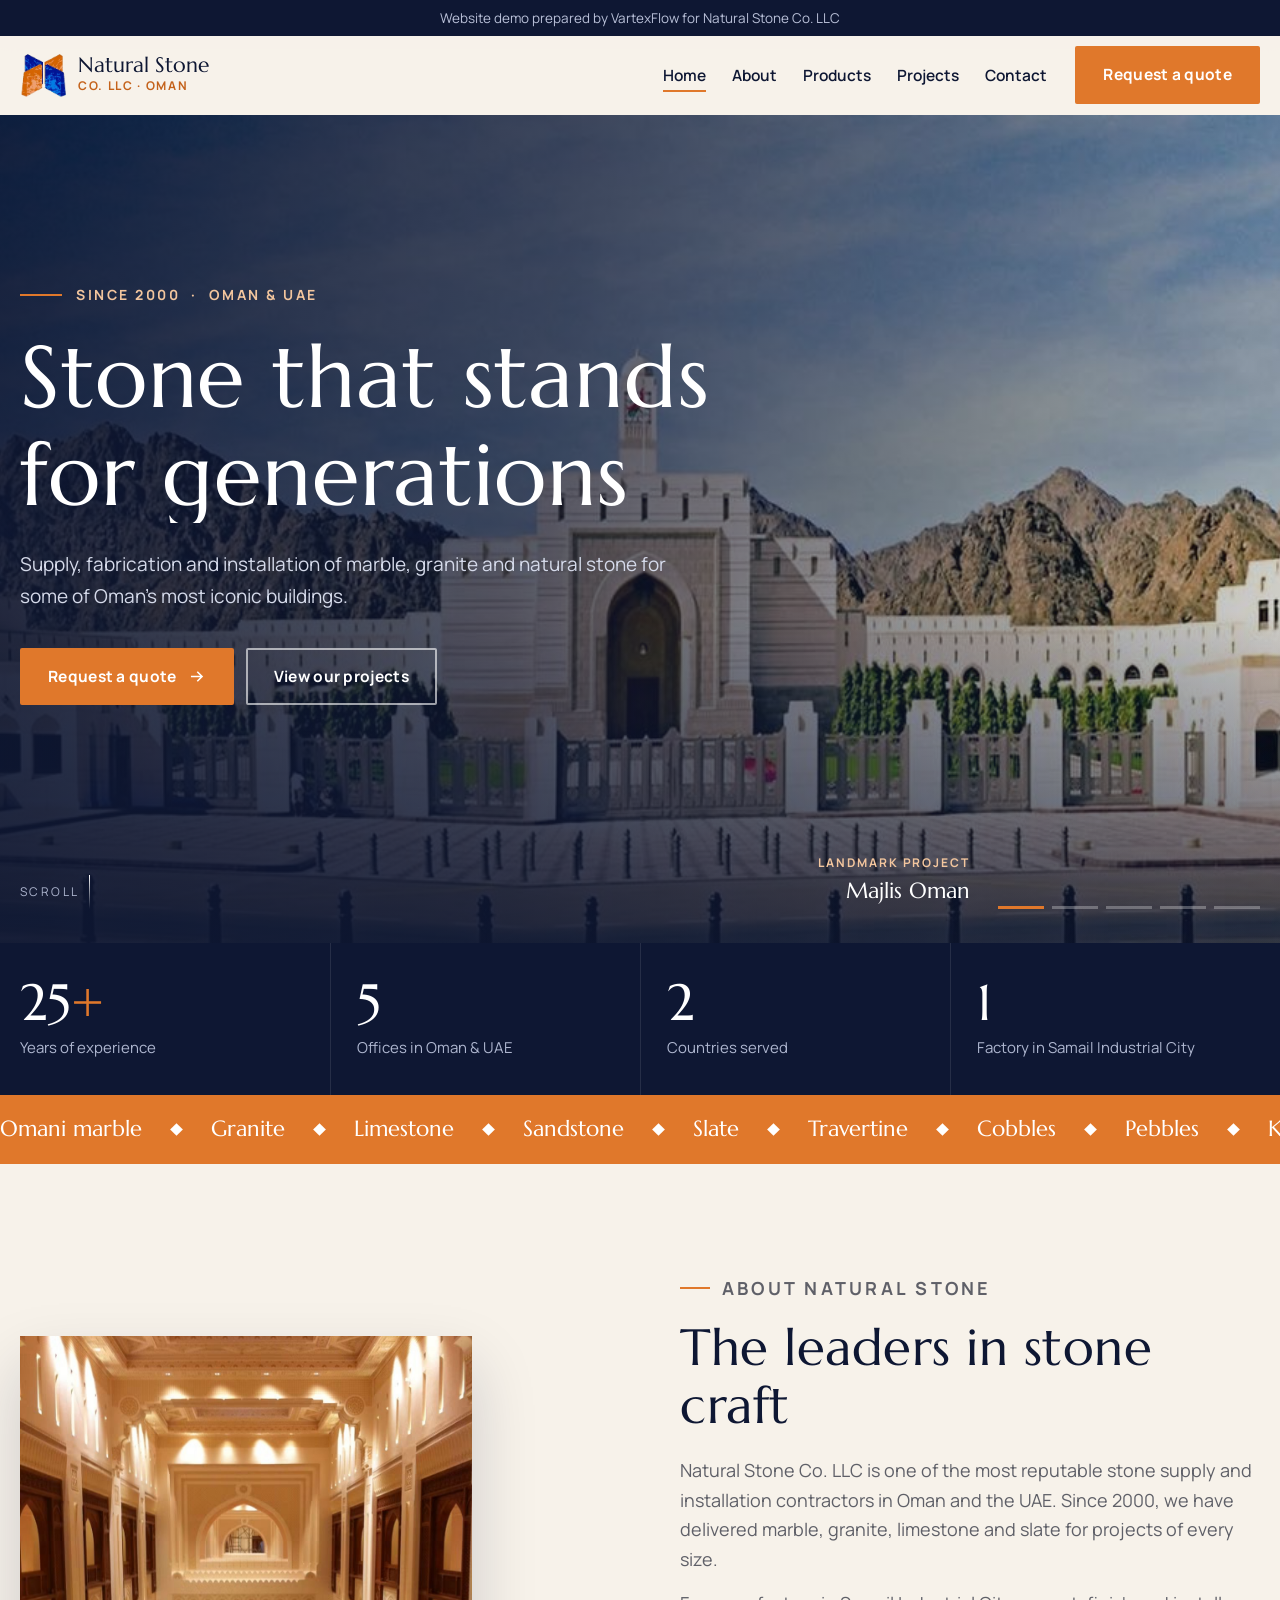
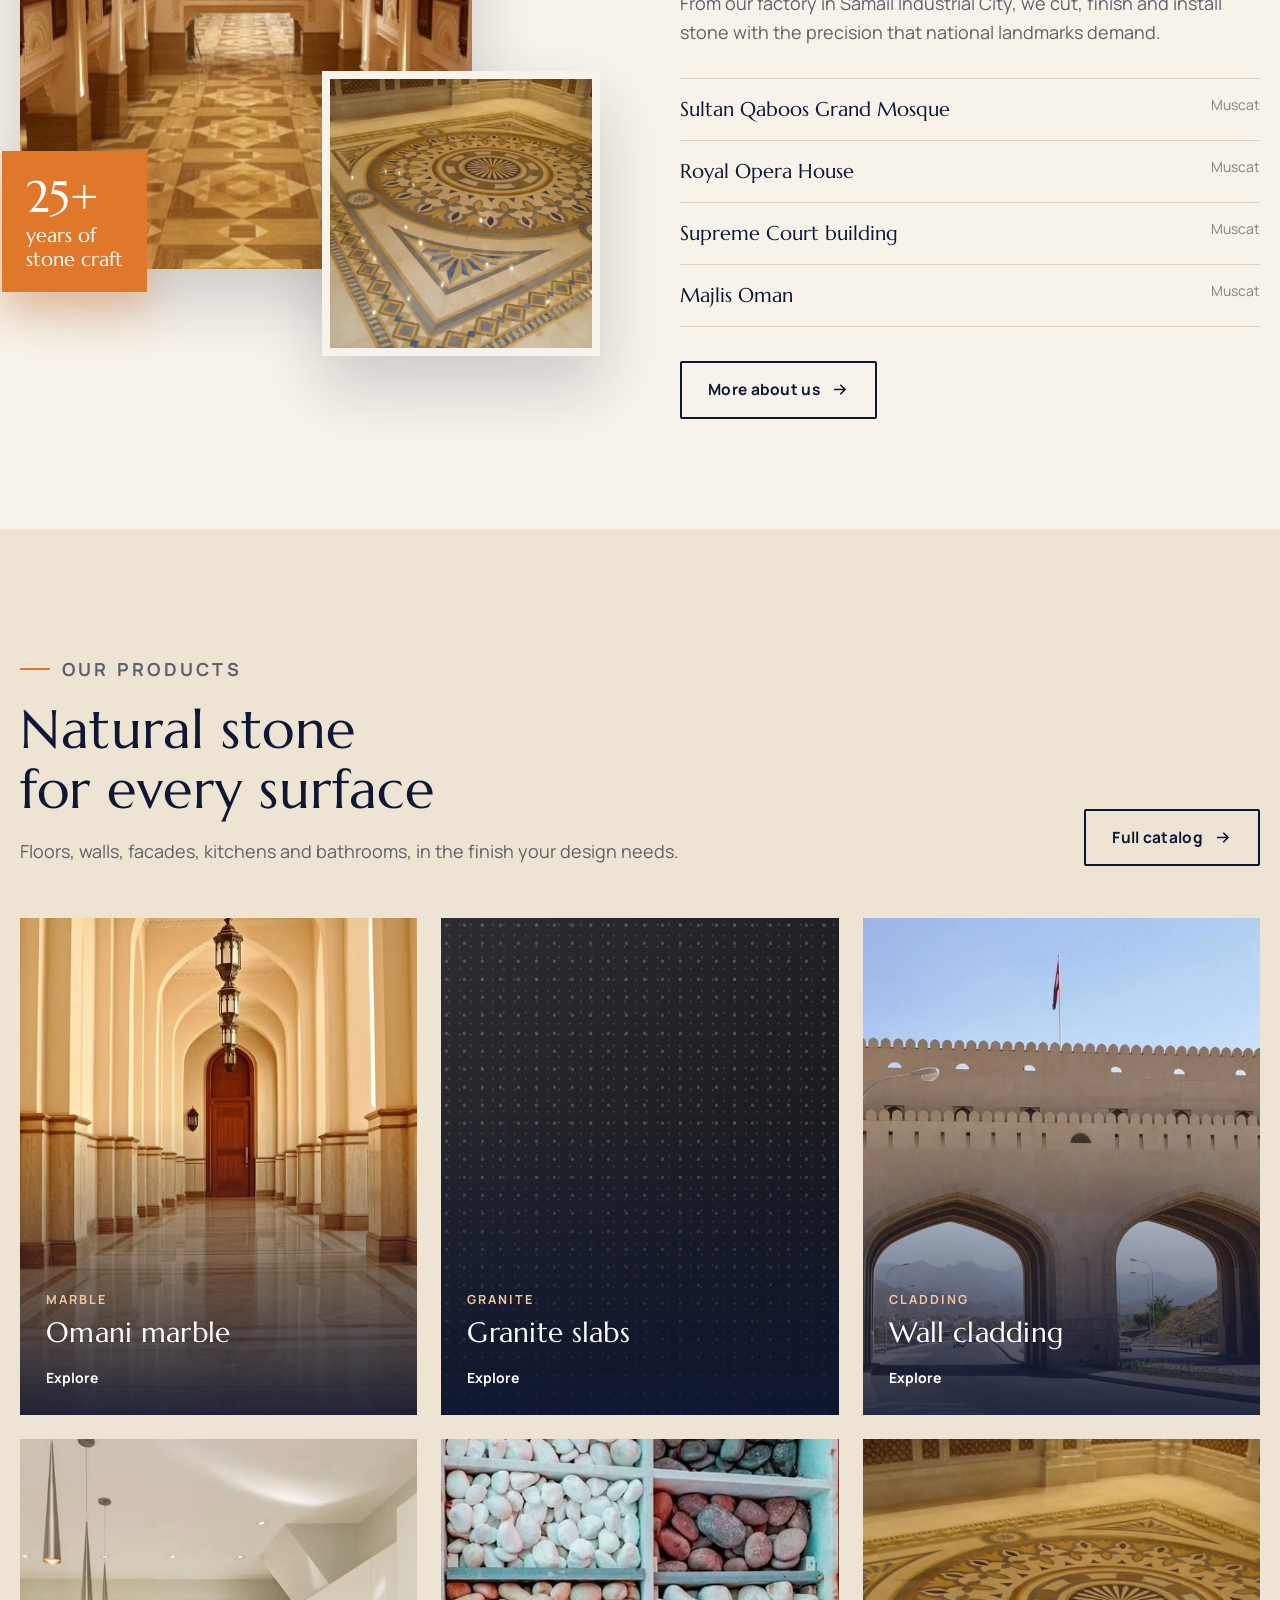
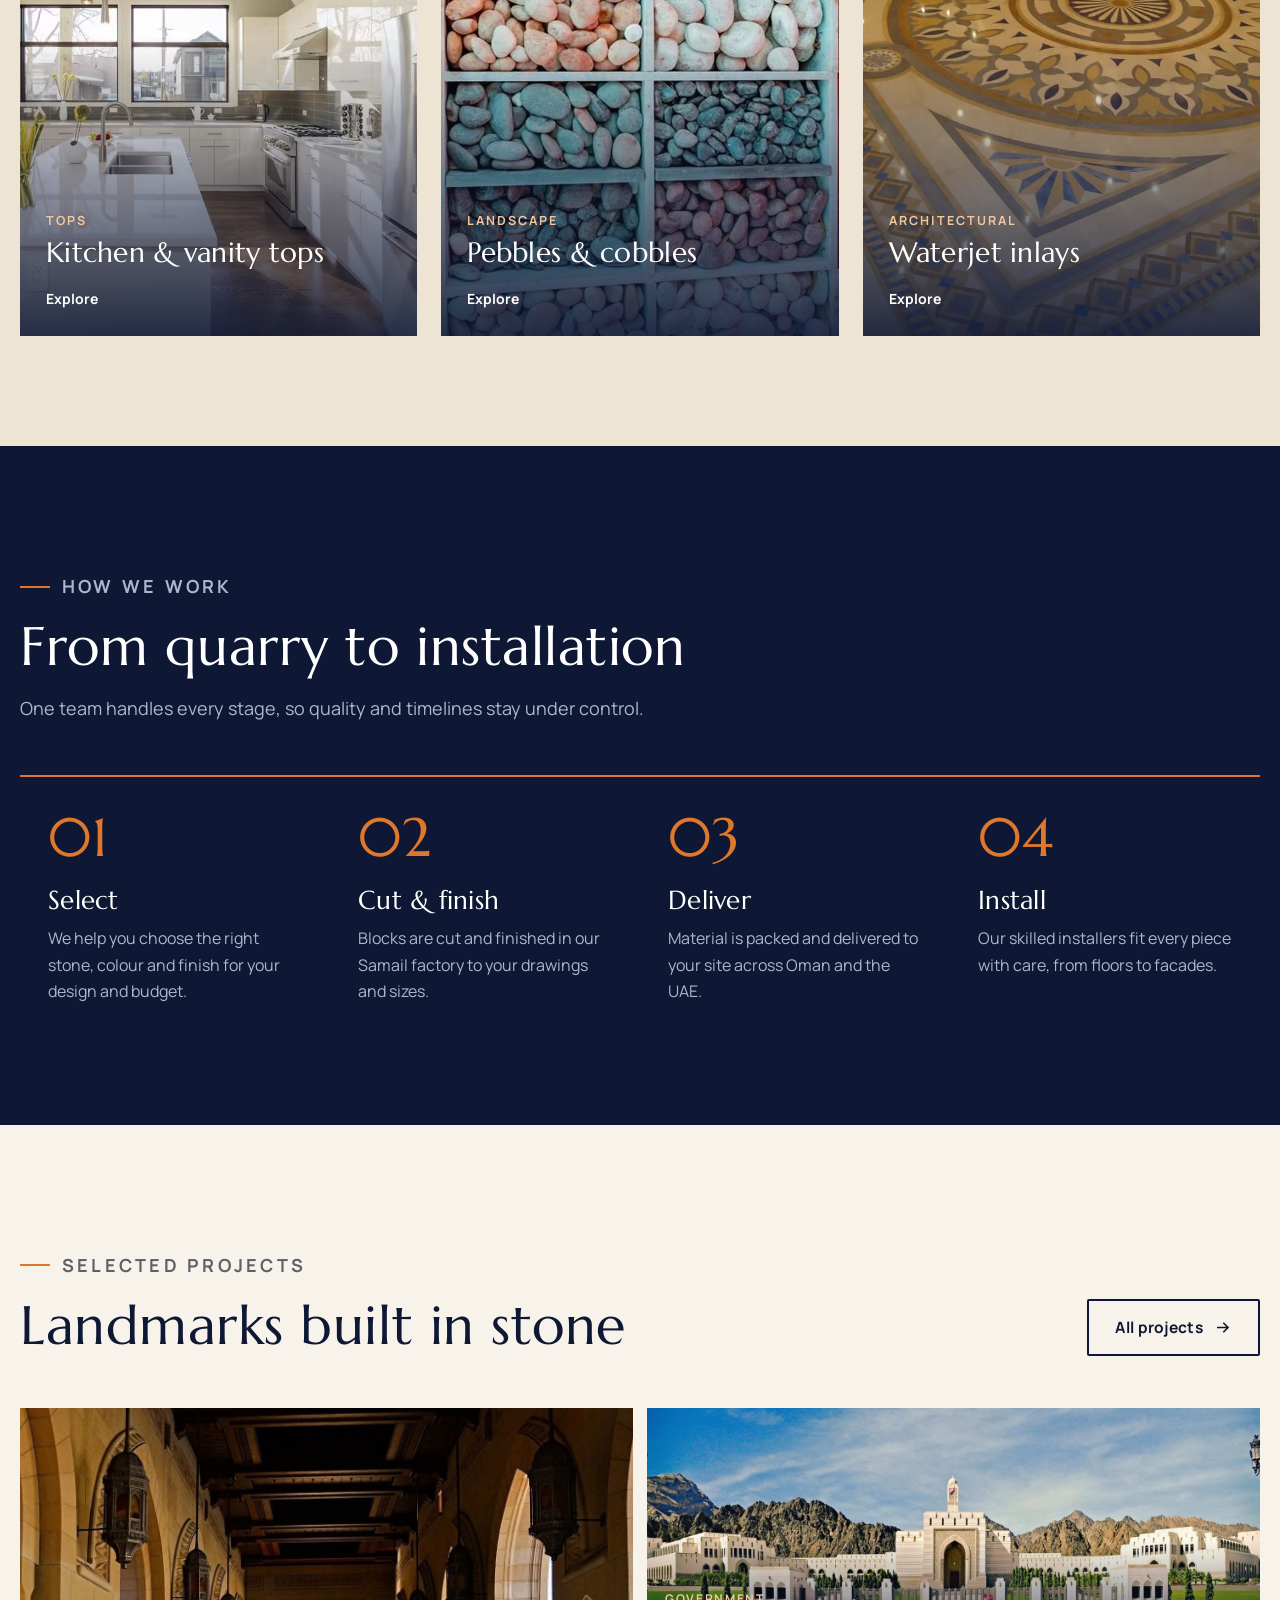
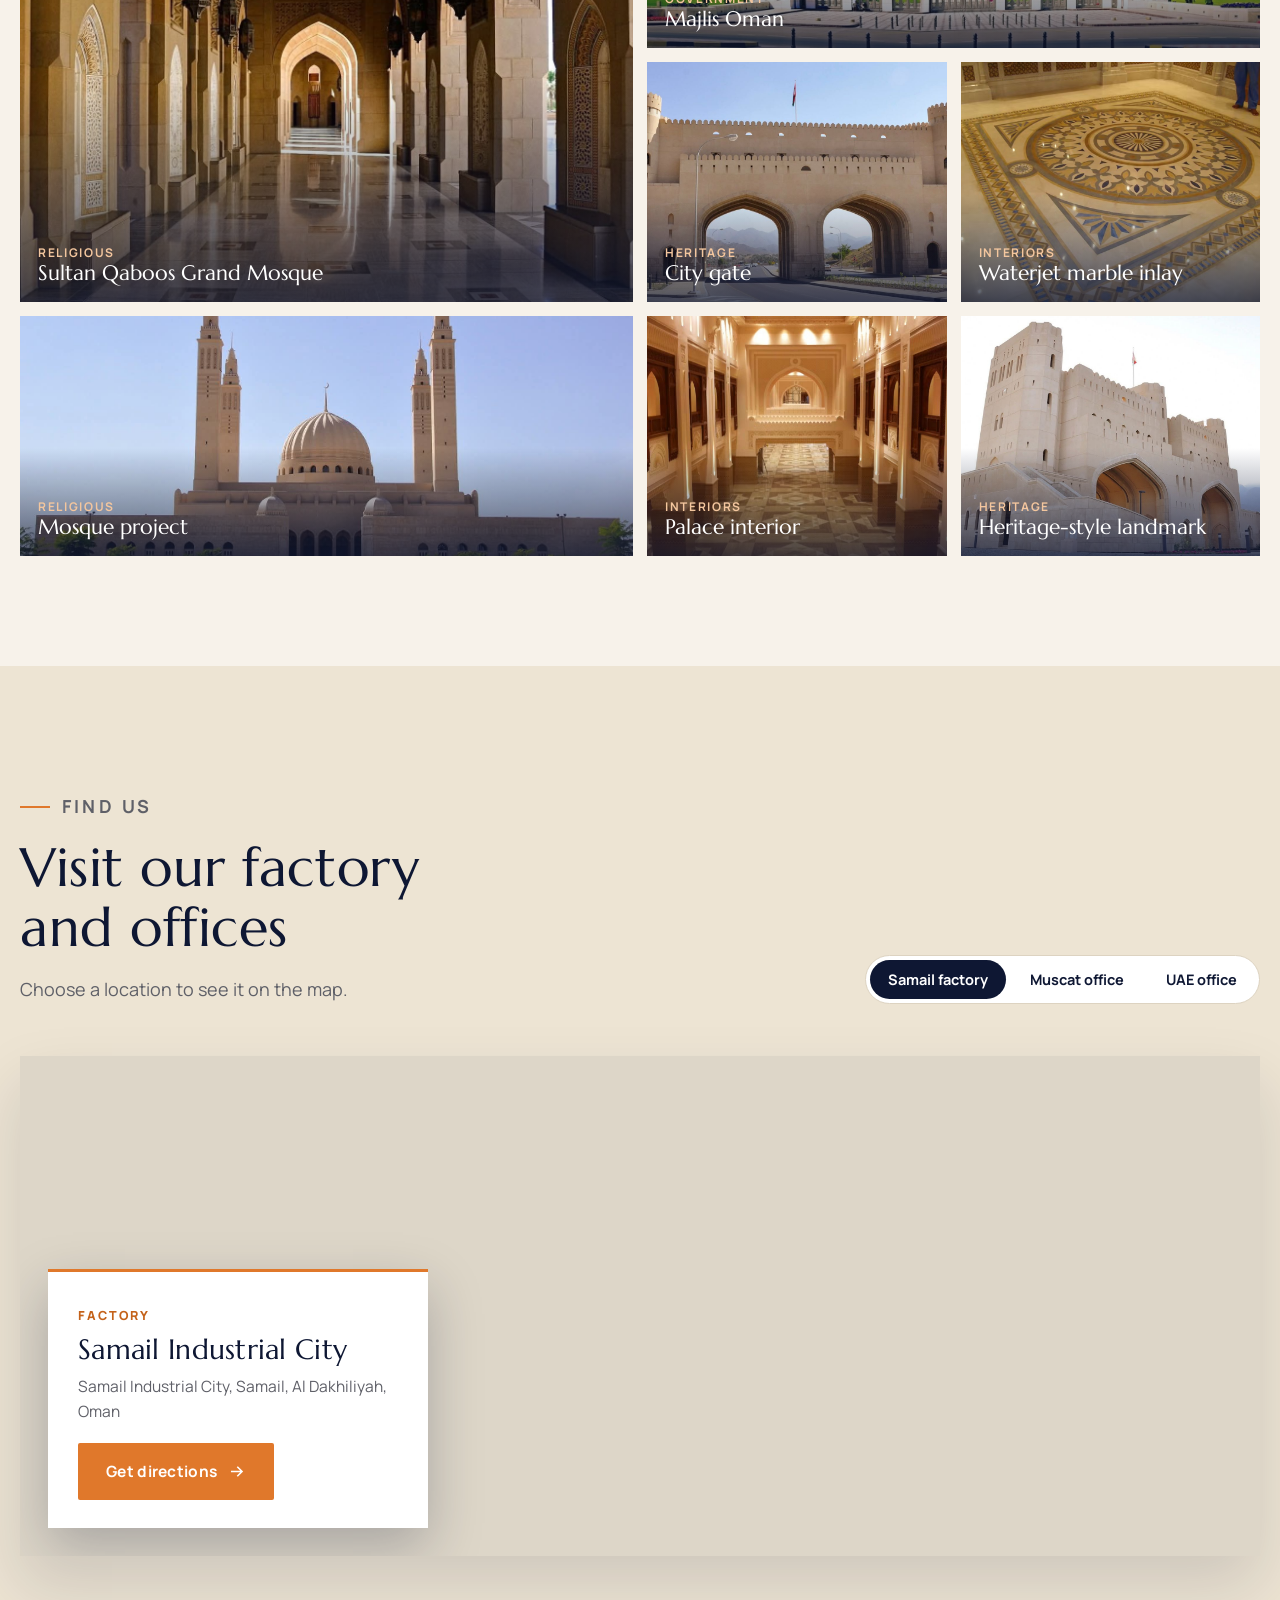
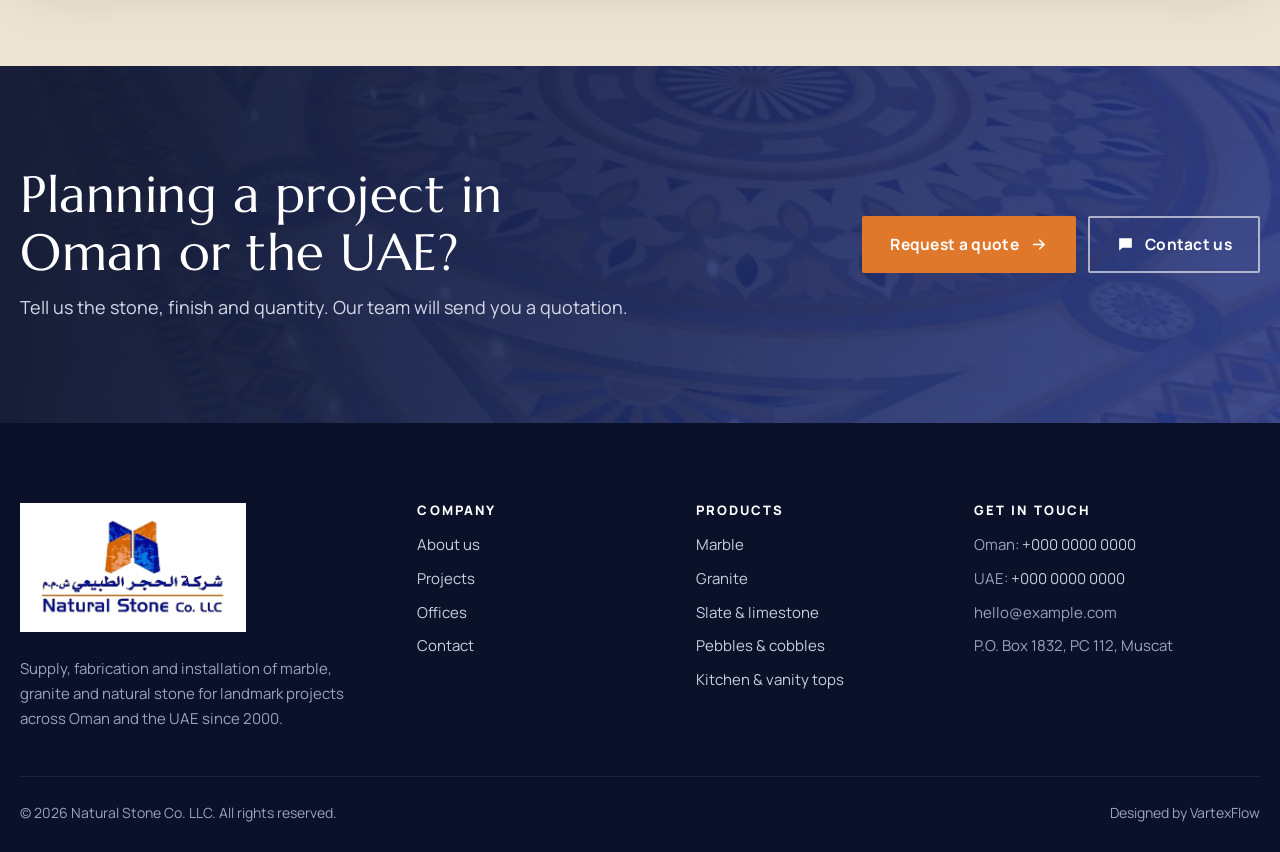
==== commit 3edd381a: "Remove external credit links; keep plain-text Designed by VartexFlow credit" ====
--- a/index.html
+++ b/index.html
@@ -14,7 +14,7 @@
 <link rel="stylesheet" href="assets/css/style.css">
 </head>
 <body>
-<div class="demo">Website demo prepared by <a href="https://www.vartexflow.com" target="_blank" rel="noopener">VartexFlow</a> for Natural Stone Co. LLC</div>
+<div class="demo">Website demo prepared by VartexFlow for Natural Stone Co. LLC</div>
 <header class="site-header">
   <div class="wrap nav">
     <a class="brand" href="index.html" aria-label="Natural Stone Co. LLC home">
@@ -195,7 +195,7 @@
     </div>
     <div class="fbottom">
       <span>&copy; <span data-year>2026</span> Natural Stone Co. LLC. All rights reserved.</span>
-      <span>Demo by <a href="https://www.vartexflow.com" target="_blank" rel="noopener">VartexFlow</a></span>
+      <span>Designed by VartexFlow</span>
     </div>
   </div>
 </footer>
